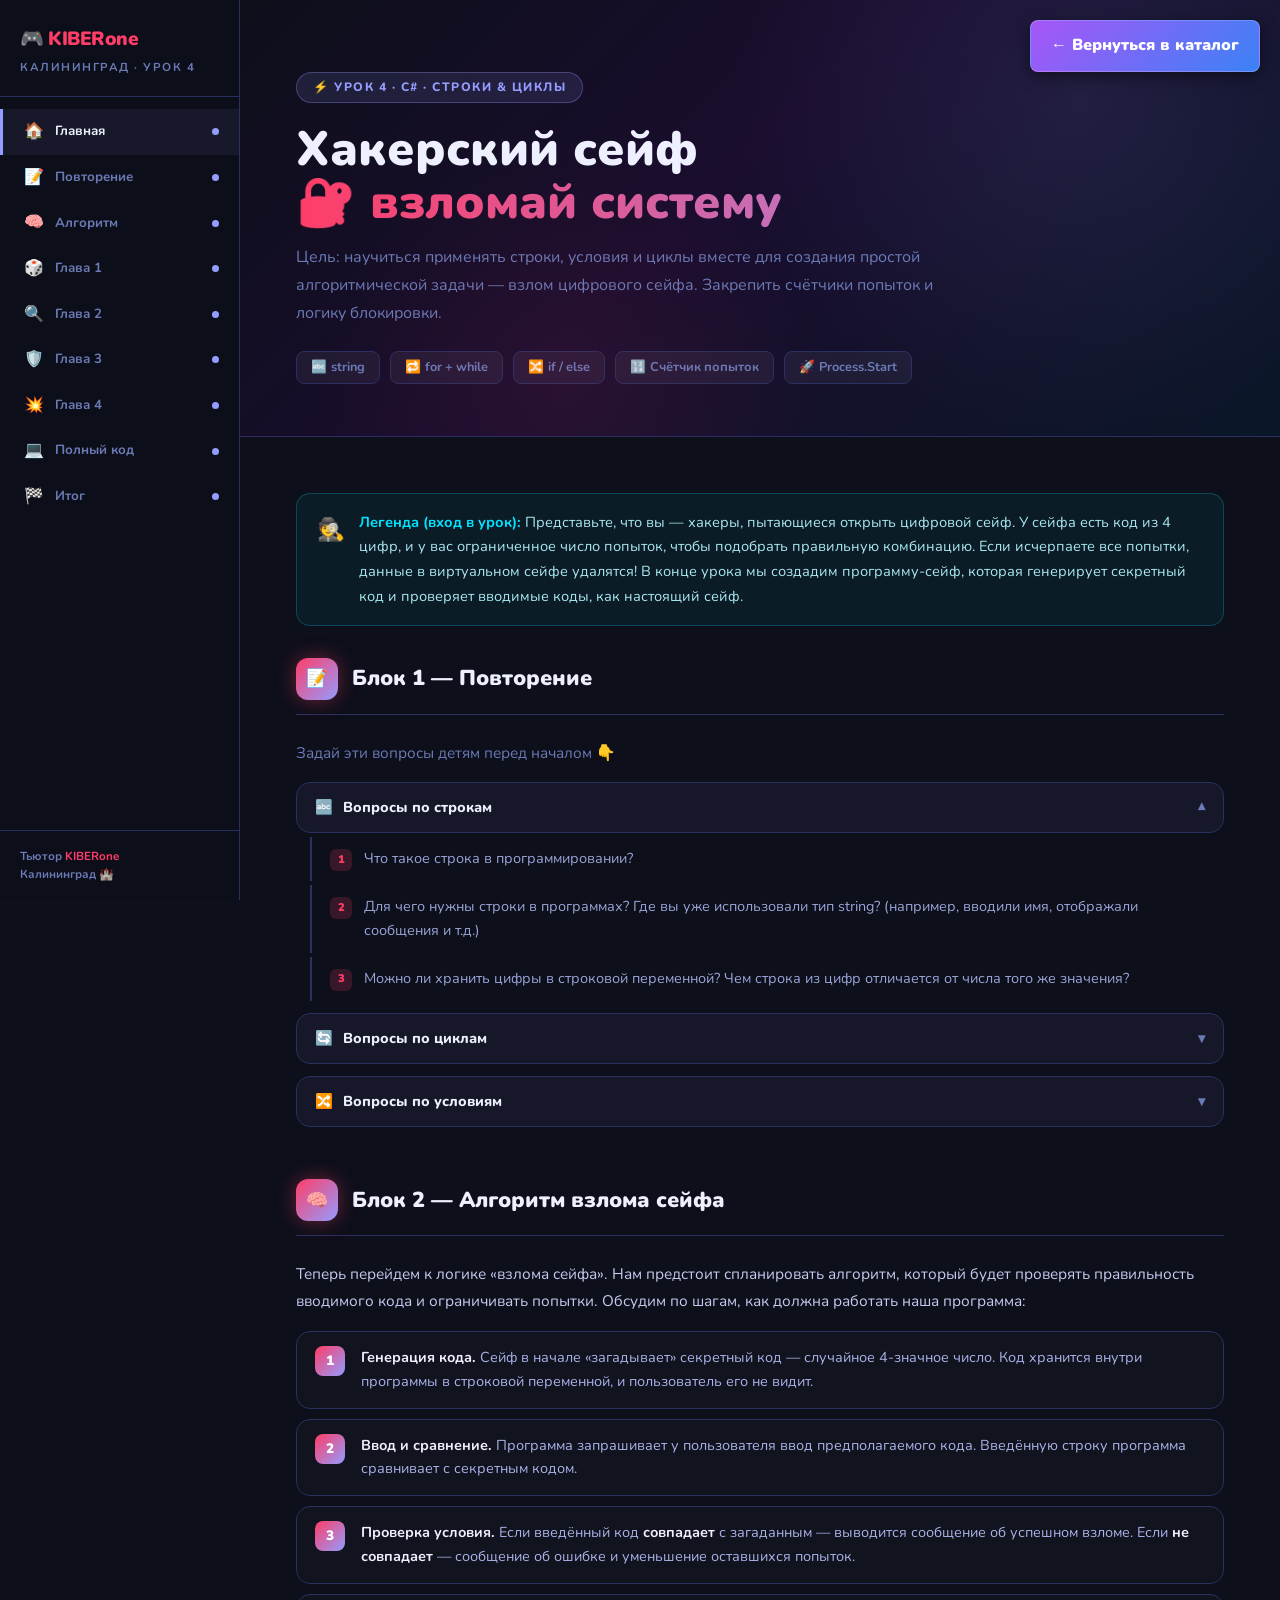
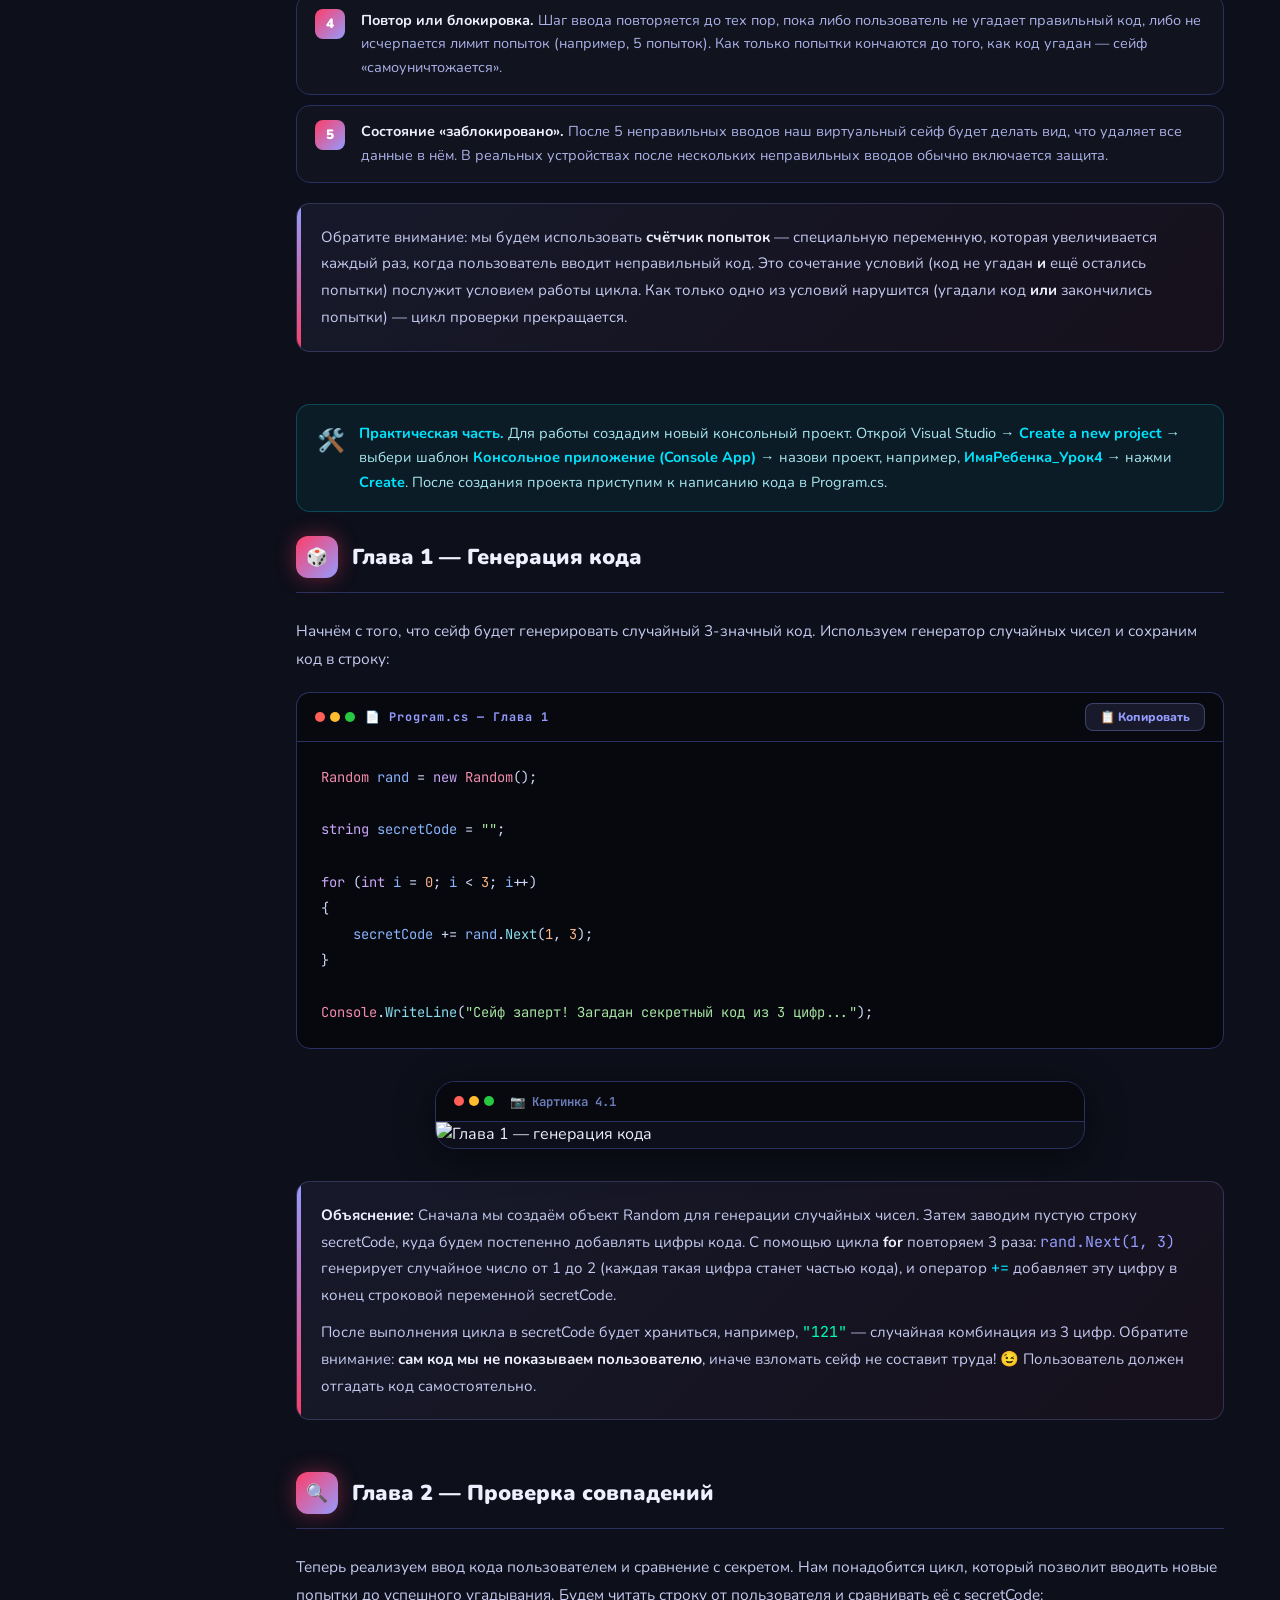
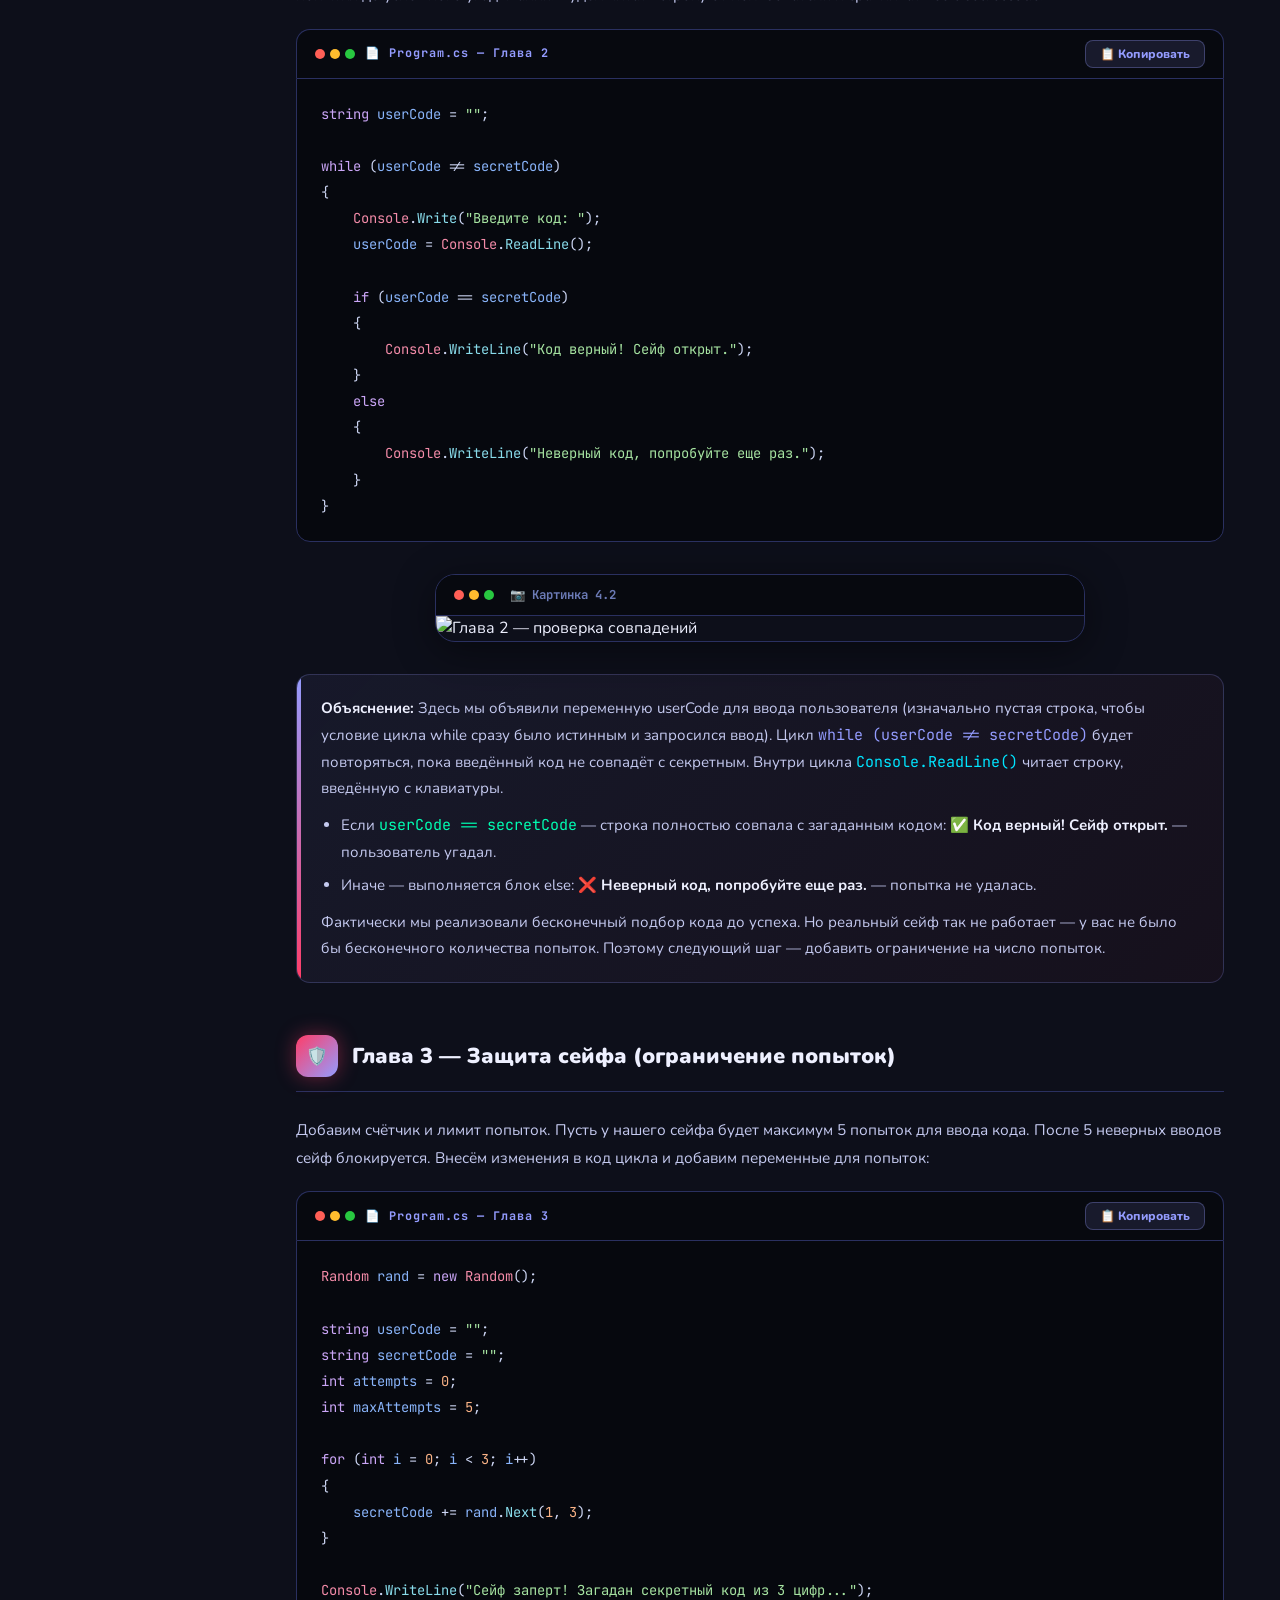
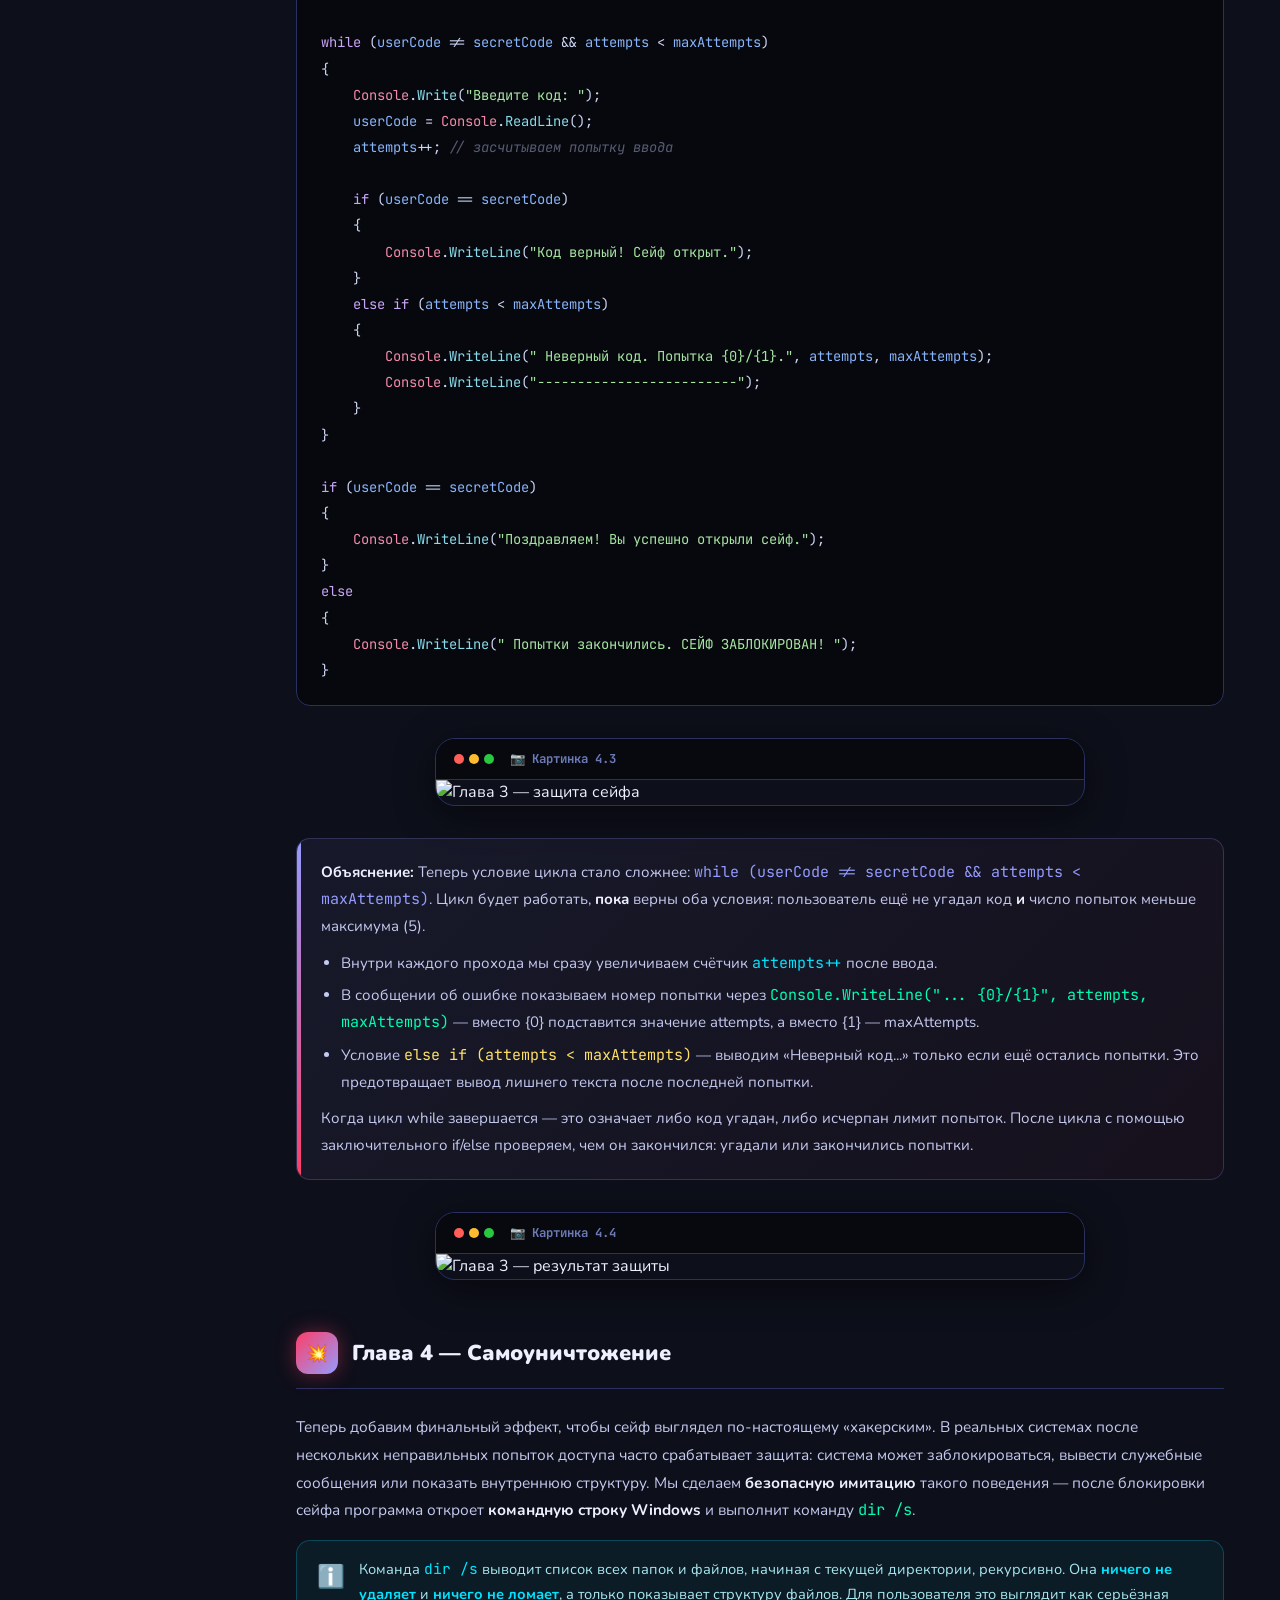
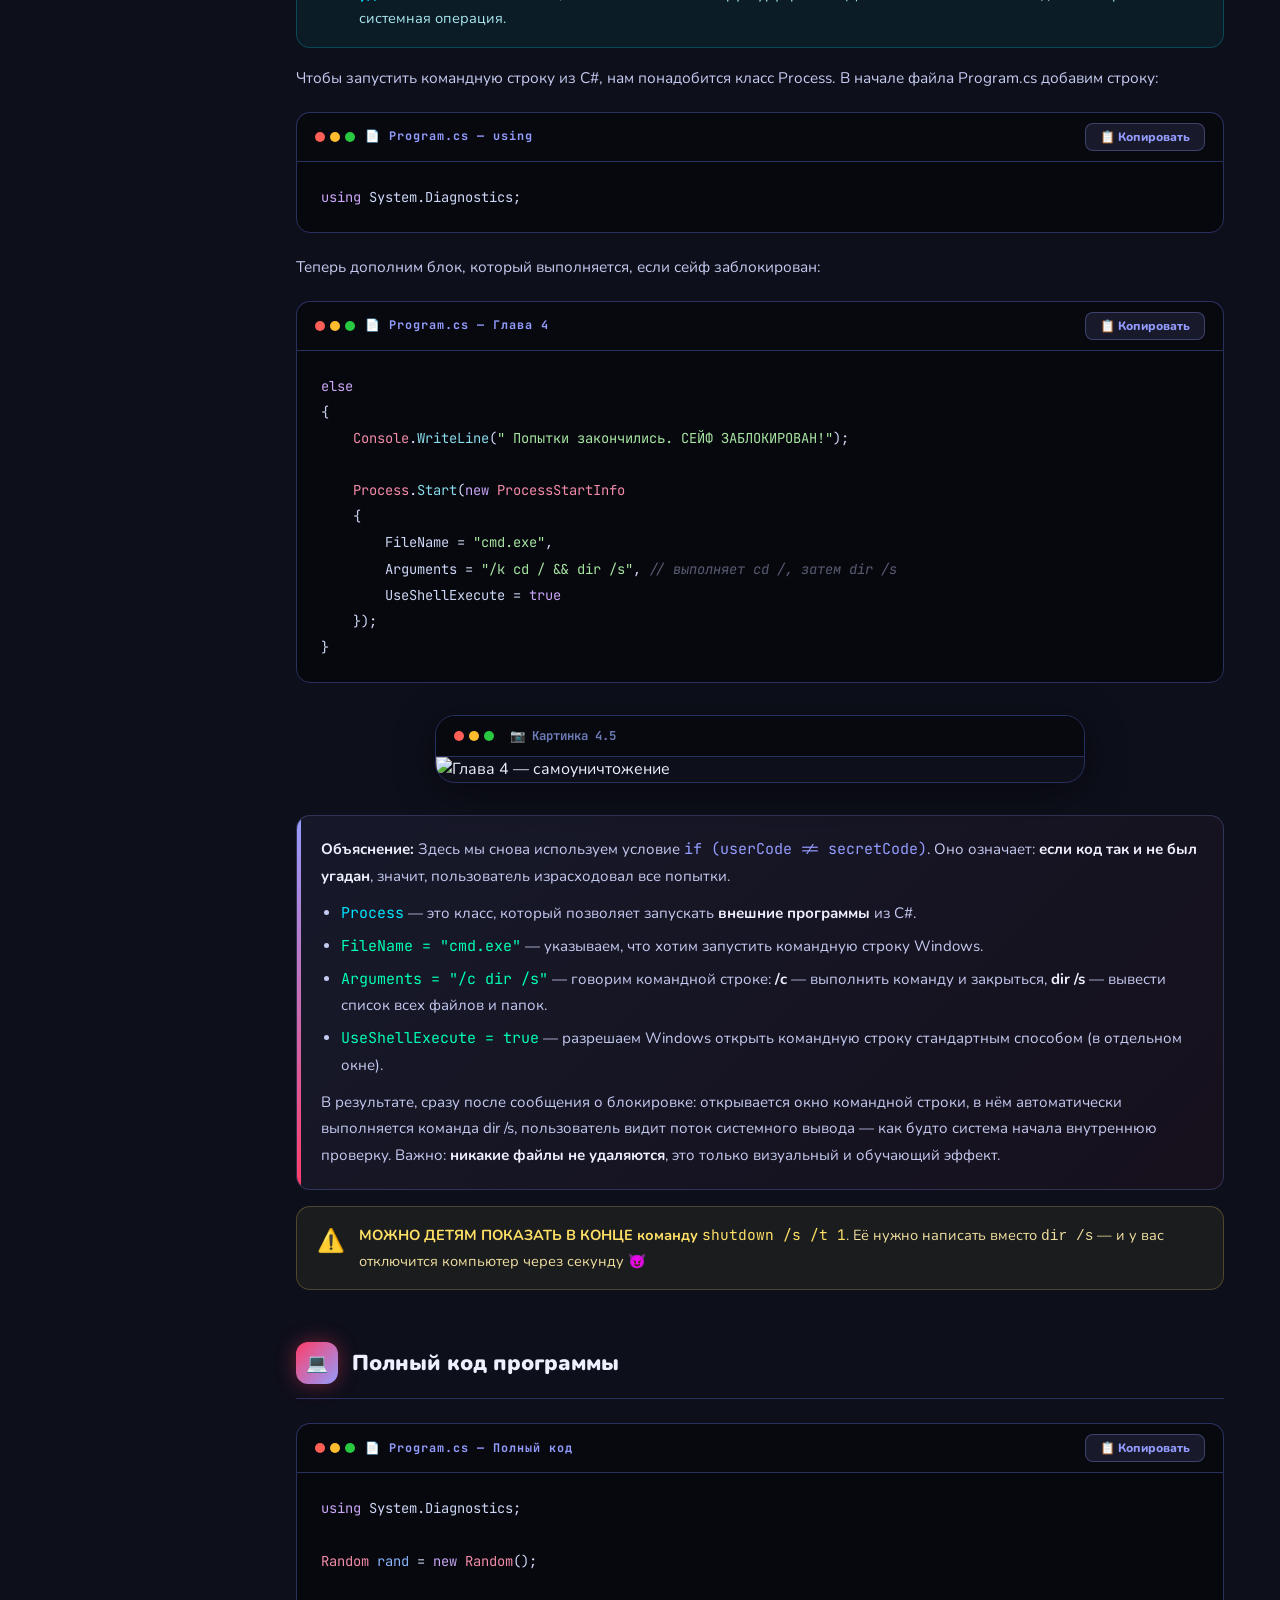
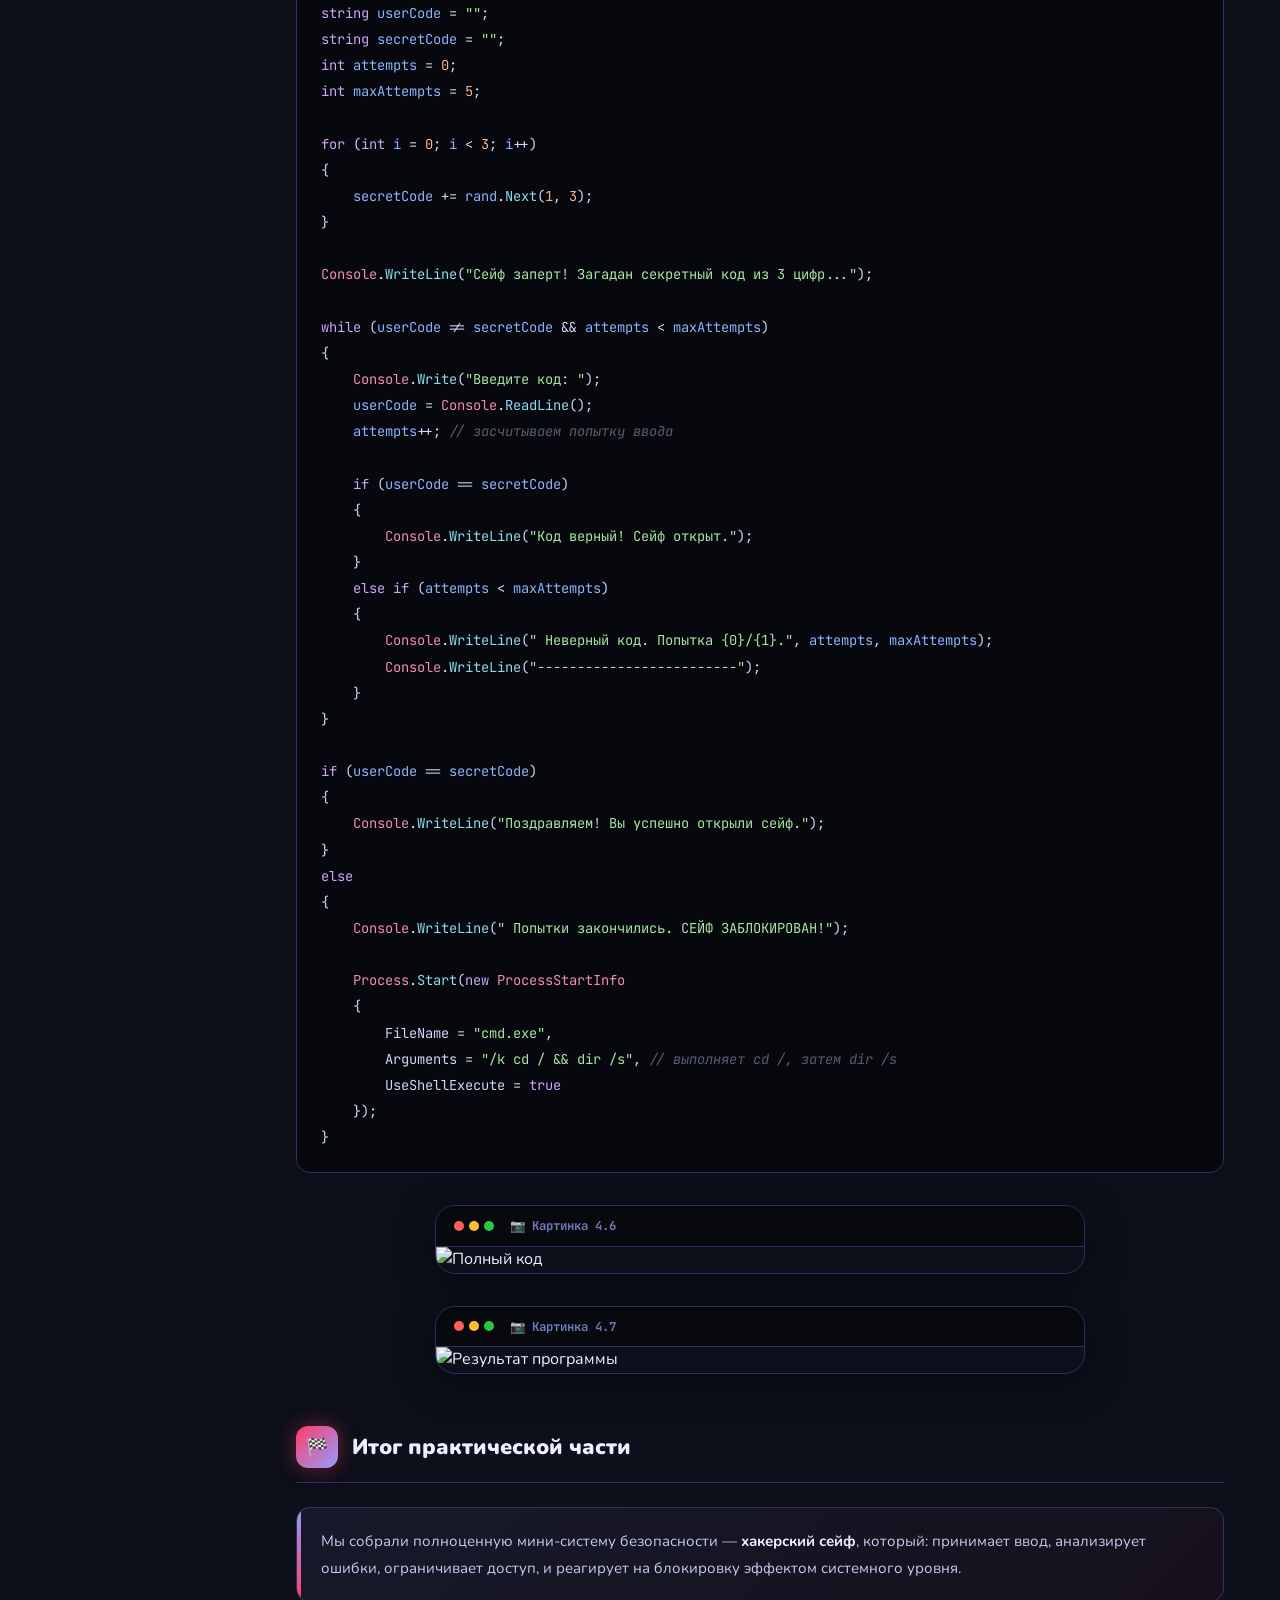
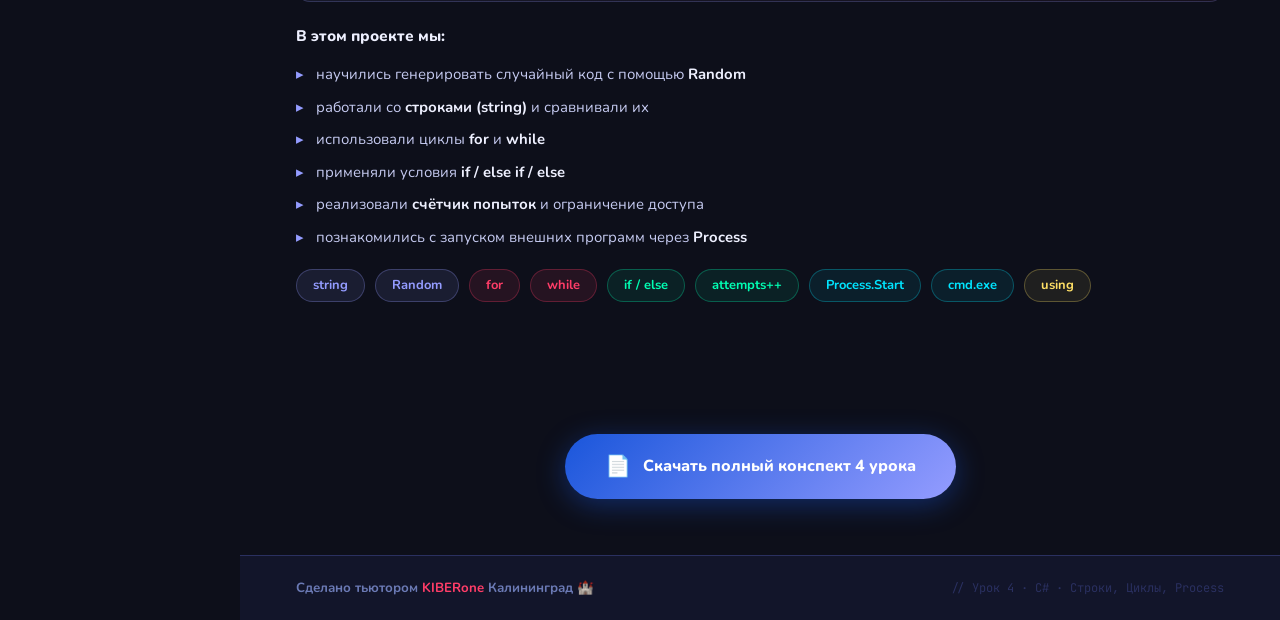
==== урок 4/Урок4.html @ 027cc3c7 "Add files via upload" ====
<!DOCTYPE html>
<html lang="ru">

<head>
    <meta charset="UTF-8">
    <meta name="viewport" content="width=device-width, initial-scale=1.0">
    <title>Урок 4 — Хакерский сейф 🔐</title>
    <link rel="stylesheet" href="../style.css">
</head>

<body>

<!-- Кнопка Назад в Каталог -->
<a href="../index.html" class="back-to-index" style="position: fixed; top: 20px; right: 20px; padding: 12px 20px; background: linear-gradient(135deg, #a855f7, #3b82f6); color: white; text-decoration: none; border-radius: 8px; font-family: 'Nunito', sans-serif; font-weight: 900; font-size: 16px; box-shadow: 0 4px 15px rgba(0,0,0,0.5); z-index: 99999; display: flex; align-items: center; gap: 8px; transition: 0.3s; border: 1px solid rgba(255,255,255,0.2);">
  &#8592; Вернуться в каталог
</a>
<style>
    .back-to-index:hover { transform: translateY(-3px); box-shadow: 0 6px 20px rgba(59, 130, 246, 0.8); border-color: white; }
    .back-to-index:active { transform: scale(0.95); }
    @media (max-width: 768px) { .back-to-index { font-size: 12px !important; padding: 7px 10px !important; top: 8px !important; right: 8px !important; border-radius: 6px !important; gap: 4px !important; } }
</style>


    <div id="progress-bar"></div>
    <div id="particles"></div>

    <!-- ── SIDEBAR ── -->
    <nav id="sidebar">
        <div class="sidebar-logo">
            <div class="k">🎮 KIBERone</div>
            <span class="t">Калининград · Урок 4</span>
        </div>
        <a class="nav-item active" href="#hero"> <span class="nav-emoji">🏠</span> Главная <span
                class="nav-dot"></span></a>
        <a class="nav-item" href="#repeat"> <span class="nav-emoji">📝</span> Повторение <span
                class="nav-dot"></span></a>
        <a class="nav-item" href="#algo"> <span class="nav-emoji">🧠</span> Алгоритм <span class="nav-dot"></span></a>
        <a class="nav-item" href="#ch1"> <span class="nav-emoji">🎲</span> Глава 1 <span class="nav-dot"></span></a>
        <a class="nav-item" href="#ch2"> <span class="nav-emoji">🔍</span> Глава 2 <span class="nav-dot"></span></a>
        <a class="nav-item" href="#ch3"> <span class="nav-emoji">🛡️</span> Глава 3 <span class="nav-dot"></span></a>
        <a class="nav-item" href="#ch4"> <span class="nav-emoji">💥</span> Глава 4 <span class="nav-dot"></span></a>
        <a class="nav-item" href="#full"> <span class="nav-emoji">💻</span> Полный код <span class="nav-dot"></span></a>
        <a class="nav-item" href="#end"> <span class="nav-emoji">🏁</span> Итог <span class="nav-dot"></span></a>
        <div class="sidebar-footer">Тьютор <span>KIBERone</span><br>Калининград 🏰</div>
    </nav>

    <div id="sidebar-overlay" onclick="closeMenu()"></div>
    <button id="menu-toggle" onclick="toggleMenu()">☰</button>

    <div id="main">

        <!-- ── HERO ── -->
        <section class="hero" id="hero">
            <div class="hero-badge">⚡ Урок 4 · C# · Строки & Циклы</div>
            <h1>
                <span class="line1">Хакерский сейф</span>
                <span class="line2">🔐 взломай систему</span>
            </h1>
            <p class="hero-desc">
                Цель: научиться применять строки, условия и циклы вместе для создания простой алгоритмической задачи —
                взлом цифрового сейфа. Закрепить счётчики попыток и логику блокировки.
            </p>
            <div class="hero-tags">
                <div class="hero-tag"><span>🔤</span>string</div>
                <div class="hero-tag"><span>🔁</span>for + while</div>
                <div class="hero-tag"><span>🔀</span>if / else</div>
                <div class="hero-tag"><span>🔢</span>Счётчик попыток</div>
                <div class="hero-tag"><span>🚀</span>Process.Start</div>
            </div>
        </section>

        <div class="content">

            <!-- ══ ЛЕГЕНДА ══ -->
            <section class="section" id="legend" style="margin-bottom:32px;">
                <div class="info-box">
                    <div class="icon">🕵️</div>
                    <p>
                        <strong>Легенда (вход в урок):</strong> Представьте, что вы — хакеры, пытающиеся открыть
                        цифровой сейф. У сейфа есть код из 4 цифр, и у вас ограниченное число попыток, чтобы подобрать
                        правильную комбинацию. Если исчерпаете все попытки, данные в виртуальном сейфе удалятся! В конце
                        урока мы создадим программу-сейф, которая генерирует секретный код и проверяет вводимые коды,
                        как настоящий сейф.
                    </p>
                </div>
            </section>

            <!-- ══ ПОВТОРЕНИЕ ══ -->
            <section class="section" id="repeat">
                <div class="section-title">
                    <div class="section-num">📝</div>
                    <h2>Блок 1 — Повторение</h2>
                </div>
                <p class="prose" style="margin-bottom:16px;color:var(--muted);">Задай эти вопросы детям перед началом 👇
                </p>

                <div class="q-group">
                    <div class="q-group-header" onclick="toggleQ(this)">
                        <span>🔤</span> Вопросы по строкам
                        <i class="q-chevron">▾</i>
                    </div>
                    <div class="q-group-body">
                        <div class="q-item"><span class="q-num">1</span>Что такое строка в программировании?</div>
                        <div class="q-item"><span class="q-num">2</span>Для чего нужны строки в программах? Где вы уже
                            использовали тип string? (например, вводили имя, отображали сообщения и т.д.)</div>
                        <div class="q-item"><span class="q-num">3</span>Можно ли хранить цифры в строковой переменной?
                            Чем строка из цифр отличается от числа того же значения?</div>
                    </div>
                </div>

                <div class="q-group">
                    <div class="q-group-header" onclick="toggleQ(this)">
                        <span>🔄</span> Вопросы по циклам
                        <i class="q-chevron">▾</i>
                    </div>
                    <div class="q-group-body">
                        <div class="q-item"><span class="q-num">1</span>Что такое цикл и зачем он нужен в программе?
                        </div>
                        <div class="q-item"><span class="q-num">2</span>Какие виды циклов вы знаете в C#? (вспомним
                            while, поговорим про for)</div>
                        <div class="q-item"><span class="q-num">3</span>В чём отличие между циклом while и for? Когда
                            удобнее использовать каждый из них?</div>
                        <div class="q-item"><span class="q-num">4</span>Что произойдет, если условие цикла никогда не
                            станет ложным? (понятие бесконечного цикла)</div>
                    </div>
                </div>

                <div class="q-group">
                    <div class="q-group-header" onclick="toggleQ(this)">
                        <span>🔀</span> Вопросы по условиям
                        <i class="q-chevron">▾</i>
                    </div>
                    <div class="q-group-body">
                        <div class="q-item"><span class="q-num">1</span>Для чего в программе используются условные
                            операторы (if/else)?</div>
                        <div class="q-item"><span class="q-num">2</span>Что происходит, когда условие в if ложно —
                            выполняется ли код внутри него?</div>
                        <div class="q-item"><span class="q-num">3</span>Какой командой можно выполнить альтернативный
                            блок кода, если условие не выполнилось? (ответ: else)</div>
                        <div class="q-item"><span class="q-num">4</span>Чем отличается оператор присваивания (=) от
                            оператора сравнения (==)? Почему важно не перепутать их внутри условий?</div>
                    </div>
                </div>
            </section>

            <!-- ══ АЛГОРИТМ ══ -->
            <section class="section" id="algo">
                <div class="section-title">
                    <div class="section-num">🧠</div>
                    <h2>Блок 2 — Алгоритм взлома сейфа</h2>
                </div>
                <p class="prose">Теперь перейдем к логике «взлома сейфа». Нам предстоит спланировать алгоритм, который
                    будет проверять правильность вводимого кода и ограничивать попытки. Обсудим по шагам, как должна
                    работать наша программа:</p>

                <div class="steps">
                    <div class="step">
                        <div class="step-n">1</div>
                        <div class="step-t"><strong>Генерация кода.</strong> Сейф в начале «загадывает» секретный код —
                            случайное 4-значное число. Код хранится внутри программы в строковой переменной, и
                            пользователь его не видит.</div>
                    </div>
                    <div class="step">
                        <div class="step-n">2</div>
                        <div class="step-t"><strong>Ввод и сравнение.</strong> Программа запрашивает у пользователя ввод
                            предполагаемого кода. Введённую строку программа сравнивает с секретным кодом.</div>
                    </div>
                    <div class="step">
                        <div class="step-n">3</div>
                        <div class="step-t"><strong>Проверка условия.</strong> Если введённый код
                            <strong>совпадает</strong> с загаданным — выводится сообщение об успешном взломе. Если
                            <strong>не совпадает</strong> — сообщение об ошибке и уменьшение оставшихся попыток.
                        </div>
                    </div>
                    <div class="step">
                        <div class="step-n">4</div>
                        <div class="step-t"><strong>Повтор или блокировка.</strong> Шаг ввода повторяется до тех пор,
                            пока либо пользователь не угадает правильный код, либо не исчерпается лимит попыток
                            (например, 5 попыток). Как только попытки кончаются до того, как код угадан — сейф
                            «самоуничтожается».</div>
                    </div>
                    <div class="step">
                        <div class="step-n">5</div>
                        <div class="step-t"><strong>Состояние «заблокировано».</strong> После 5 неправильных вводов наш
                            виртуальный сейф будет делать вид, что удаляет все данные в нём. В реальных устройствах
                            после нескольких неправильных вводов обычно включается защита.</div>
                    </div>
                </div>

                <div class="theory-box" style="margin-top:20px;">
                    <p>Обратите внимание: мы будем использовать <strong>счётчик попыток</strong> — специальную
                        переменную, которая увеличивается каждый раз, когда пользователь вводит неправильный код. Это
                        сочетание условий (код не угадан <strong>и</strong> ещё остались попытки) послужит условием
                        работы цикла. Как только одно из условий нарушится (угадали код <strong>или</strong> закончились
                        попытки) — цикл проверки прекращается.</p>
                </div>
            </section>

            <!-- ══ ПРАКТИКА ══ -->
            <section class="section" id="practice-intro" style="margin-bottom:24px;">
                <div class="info-box">
                    <div class="icon">🛠️</div>
                    <p><strong>Практическая часть.</strong> Для работы создадим новый консольный проект. Открой Visual
                        Studio → <strong>Create a new project</strong> → выбери шаблон <strong>Консольное приложение
                            (Console App)</strong> → назови проект, например, <strong>ИмяРебенка_Урок4</strong> → нажми
                        <strong>Create</strong>. После создания проекта приступим к написанию кода в Program.cs.
                    </p>
                </div>
            </section>

            <!-- ══ ГЛАВА 1 ══ -->
            <section class="section" id="ch1">
                <div class="section-title">
                    <div class="section-num">🎲</div>
                    <h2>Глава 1 — Генерация кода</h2>
                </div>
                <p class="prose">Начнём с того, что сейф будет генерировать случайный 3-значный код. Используем
                    генератор случайных чисел и сохраним код в строку:</p>

                <div class="code-wrap">
                    <div class="code-header">
                        <div class="code-lang">
                            <div class="code-dots"><span class="d1"></span><span class="d2"></span><span
                                    class="d3"></span></div>
                            📄 Program.cs — Глава 1
                        </div>
                        <button class="copy-btn" onclick="copyCode(this)">📋 Копировать</button>
                    </div>
                    <pre class="code"
                        data-code="Random rand = new Random();

string secretCode = &quot;&quot;;

for (int i = 0; i < 3; i++)
{
    secretCode += rand.Next(1, 3);
}

Console.WriteLine(&quot;Сейф заперт! Загадан секретный код из 3 цифр...&quot;);"><span class="cls">Random</span> <span class="var">rand</span> = <span class="kw">new</span> <span class="cls">Random</span>();

<span class="kw">string</span> <span class="var">secretCode</span> = <span class="str">""</span>;

<span class="kw">for</span> (<span class="kw">int</span> <span class="var">i</span> = <span class="num">0</span>; <span class="var">i</span> &lt; <span class="num">3</span>; <span class="var">i</span>++)
{
    <span class="var">secretCode</span> += <span class="var">rand</span>.<span class="fn">Next</span>(<span class="num">1</span>, <span class="num">3</span>);
}

<span class="cls">Console</span>.<span class="fn">WriteLine</span>(<span class="str">"Сейф заперт! Загадан секретный код из 3 цифр..."</span>);</pre>
                </div>

                <div class="shot-wrap" onclick="openLightbox(this)">
                    <div class="shot-bar">
                        <div class="shot-dots"><span class="s1"></span><span class="s2"></span><span class="s3"></span>
                        </div>
                        <span class="shot-label">📷 Картинка 4.1</span>
                    </div>
                    <img src="картинки/4.1.jpg" alt="Глава 1 — генерация кода">
                </div>

                <div class="theory-box">
                    <p><strong>Объяснение:</strong> Сначала мы создаём объект Random для генерации случайных чисел.
                        Затем заводим пустую строку secretCode, куда будем постепенно добавлять цифры кода. С помощью
                        цикла <strong>for</strong> повторяем 3 раза: <code
                            style="color:var(--purple);font-family:'JetBrains Mono',monospace">rand.Next(1, 3)</code>
                        генерирует случайное число от 1 до 2 (каждая такая цифра станет частью кода), и оператор <code
                            style="color:var(--cyan);font-family:'JetBrains Mono',monospace">+=</code> добавляет эту
                        цифру в конец строковой переменной secretCode.</p>
                    <p style="margin-top:10px;">После выполнения цикла в secretCode будет храниться, например, <code
                            style="color:var(--green);font-family:'JetBrains Mono',monospace">"121"</code> — случайная
                        комбинация из 3 цифр. Обратите внимание: <strong>сам код мы не показываем пользователю</strong>,
                        иначе взломать сейф не составит труда! 😉 Пользователь должен отгадать код самостоятельно.</p>
                </div>
            </section>

            <!-- ══ ГЛАВА 2 ══ -->
            <section class="section" id="ch2">
                <div class="section-title">
                    <div class="section-num">🔍</div>
                    <h2>Глава 2 — Проверка совпадений</h2>
                </div>
                <p class="prose">Теперь реализуем ввод кода пользователем и сравнение с секретом. Нам понадобится цикл,
                    который позволит вводить новые попытки до успешного угадывания. Будем читать строку от пользователя
                    и сравнивать её с secretCode:</p>

                <div class="code-wrap">
                    <div class="code-header">
                        <div class="code-lang">
                            <div class="code-dots"><span class="d1"></span><span class="d2"></span><span
                                    class="d3"></span></div>
                            📄 Program.cs — Глава 2
                        </div>
                        <button class="copy-btn" onclick="copyCode(this)">📋 Копировать</button>
                    </div>
                    <pre class="code" data-code="string userCode = &quot;&quot;;

while (userCode != secretCode)
{
    Console.Write(&quot;Введите код: &quot;);
    userCode = Console.ReadLine();

    if (userCode == secretCode)
    {
        Console.WriteLine(&quot;Код верный! Сейф открыт.&quot;);
    }
    else
    {
        Console.WriteLine(&quot;Неверный код, попробуйте еще раз.&quot;);
    }
}"><span class="kw">string</span> <span class="var">userCode</span> = <span class="str">""</span>;

<span class="kw">while</span> (<span class="var">userCode</span> != <span class="var">secretCode</span>)
{
    <span class="cls">Console</span>.<span class="fn">Write</span>(<span class="str">"Введите код: "</span>);
    <span class="var">userCode</span> = <span class="cls">Console</span>.<span class="fn">ReadLine</span>();

    <span class="kw">if</span> (<span class="var">userCode</span> == <span class="var">secretCode</span>)
    {
        <span class="cls">Console</span>.<span class="fn">WriteLine</span>(<span class="str">"Код верный! Сейф открыт."</span>);
    }
    <span class="kw">else</span>
    {
        <span class="cls">Console</span>.<span class="fn">WriteLine</span>(<span class="str">"Неверный код, попробуйте еще раз."</span>);
    }
}</pre>
                </div>

                <div class="shot-wrap" onclick="openLightbox(this)">
                    <div class="shot-bar">
                        <div class="shot-dots"><span class="s1"></span><span class="s2"></span><span class="s3"></span>
                        </div>
                        <span class="shot-label">📷 Картинка 4.2</span>
                    </div>
                    <img src="картинки/4.2.jpg" alt="Глава 2 — проверка совпадений">
                </div>

                <div class="theory-box">
                    <p><strong>Объяснение:</strong> Здесь мы объявили переменную userCode для ввода пользователя
                        (изначально пустая строка, чтобы условие цикла while сразу было истинным и запросился ввод).
                        Цикл <code
                            style="color:var(--purple);font-family:'JetBrains Mono',monospace">while (userCode != secretCode)</code>
                        будет повторяться, пока введённый код не совпадёт с секретным. Внутри цикла <code
                            style="color:var(--cyan);font-family:'JetBrains Mono',monospace">Console.ReadLine()</code>
                        читает строку, введённую с клавиатуры.</p>
                    <ul>
                        <li>Если <code
                                style="color:var(--green);font-family:'JetBrains Mono',monospace">userCode == secretCode</code>
                            — строка полностью совпала с загаданным кодом: ✅ <strong>Код верный! Сейф открыт.</strong> —
                            пользователь угадал.</li>
                        <li>Иначе — выполняется блок else: ❌ <strong>Неверный код, попробуйте еще раз.</strong> —
                            попытка не удалась.</li>
                    </ul>
                    <p style="margin-top:10px;">Фактически мы реализовали бесконечный подбор кода до успеха. Но реальный
                        сейф так не работает — у вас не было бы бесконечного количества попыток. Поэтому следующий шаг —
                        добавить ограничение на число попыток.</p>
                </div>
            </section>

            <!-- ══ ГЛАВА 3 ══ -->
            <section class="section" id="ch3">
                <div class="section-title">
                    <div class="section-num">🛡️</div>
                    <h2>Глава 3 — Защита сейфа (ограничение попыток)</h2>
                </div>
                <p class="prose">Добавим счётчик и лимит попыток. Пусть у нашего сейфа будет максимум 5 попыток для
                    ввода кода. После 5 неверных вводов сейф блокируется. Внесём изменения в код цикла и добавим
                    переменные для попыток:</p>

                <div class="code-wrap">
                    <div class="code-header">
                        <div class="code-lang">
                            <div class="code-dots"><span class="d1"></span><span class="d2"></span><span
                                    class="d3"></span></div>
                            📄 Program.cs — Глава 3
                        </div>
                        <button class="copy-btn" onclick="copyCode(this)">📋 Копировать</button>
                    </div>
                    <pre class="code" data-code="Random rand = new Random();

string userCode = &quot;&quot;;
string secretCode = &quot;&quot;;
int attempts = 0;
int maxAttempts = 5;

for (int i = 0; i < 3; i++)
{
    secretCode += rand.Next(1, 3);
}

Console.WriteLine(&quot;Сейф заперт! Загадан секретный код из 3 цифр...&quot;);

while (userCode != secretCode && attempts < maxAttempts)
{
    Console.Write(&quot;Введите код: &quot;);
    userCode = Console.ReadLine();
    attempts++; // засчитываем попытку ввода

    if (userCode == secretCode)
    {
        Console.WriteLine(&quot;Код верный! Сейф открыт.&quot;);
    }
    else if (attempts < maxAttempts)
    {
        Console.WriteLine(&quot; Неверный код. Попытка {0}/{1}.&quot;, attempts, maxAttempts);
        Console.WriteLine(&quot;-------------------------&quot;);
    }
}

if (userCode == secretCode)
{
    Console.WriteLine(&quot;Поздравляем! Вы успешно открыли сейф.&quot;);
}
else
{
    Console.WriteLine(&quot; Попытки закончились. СЕЙФ ЗАБЛОКИРОВАН! &quot;);
}"><span class="cls">Random</span> <span class="var">rand</span> = <span class="kw">new</span> <span class="cls">Random</span>();

<span class="kw">string</span> <span class="var">userCode</span> = <span class="str">""</span>;
<span class="kw">string</span> <span class="var">secretCode</span> = <span class="str">""</span>;
<span class="kw">int</span> <span class="var">attempts</span> = <span class="num">0</span>;
<span class="kw">int</span> <span class="var">maxAttempts</span> = <span class="num">5</span>;

<span class="kw">for</span> (<span class="kw">int</span> <span class="var">i</span> = <span class="num">0</span>; <span class="var">i</span> &lt; <span class="num">3</span>; <span class="var">i</span>++)
{
    <span class="var">secretCode</span> += <span class="var">rand</span>.<span class="fn">Next</span>(<span class="num">1</span>, <span class="num">3</span>);
}

<span class="cls">Console</span>.<span class="fn">WriteLine</span>(<span class="str">"Сейф заперт! Загадан секретный код из 3 цифр..."</span>);

<span class="kw">while</span> (<span class="var">userCode</span> != <span class="var">secretCode</span> &amp;&amp; <span class="var">attempts</span> &lt; <span class="var">maxAttempts</span>)
{
    <span class="cls">Console</span>.<span class="fn">Write</span>(<span class="str">"Введите код: "</span>);
    <span class="var">userCode</span> = <span class="cls">Console</span>.<span class="fn">ReadLine</span>();
    <span class="var">attempts</span>++; <span class="cm">// засчитываем попытку ввода</span>

    <span class="kw">if</span> (<span class="var">userCode</span> == <span class="var">secretCode</span>)
    {
        <span class="cls">Console</span>.<span class="fn">WriteLine</span>(<span class="str">"Код верный! Сейф открыт."</span>);
    }
    <span class="kw">else if</span> (<span class="var">attempts</span> &lt; <span class="var">maxAttempts</span>)
    {
        <span class="cls">Console</span>.<span class="fn">WriteLine</span>(<span class="str">" Неверный код. Попытка {0}/{1}."</span>, <span class="var">attempts</span>, <span class="var">maxAttempts</span>);
        <span class="cls">Console</span>.<span class="fn">WriteLine</span>(<span class="str">"-------------------------"</span>);
    }
}

<span class="kw">if</span> (<span class="var">userCode</span> == <span class="var">secretCode</span>)
{
    <span class="cls">Console</span>.<span class="fn">WriteLine</span>(<span class="str">"Поздравляем! Вы успешно открыли сейф."</span>);
}
<span class="kw">else</span>
{
    <span class="cls">Console</span>.<span class="fn">WriteLine</span>(<span class="str">" Попытки закончились. СЕЙФ ЗАБЛОКИРОВАН! "</span>);
}</pre>
                </div>

                <div class="shot-wrap" onclick="openLightbox(this)">
                    <div class="shot-bar">
                        <div class="shot-dots"><span class="s1"></span><span class="s2"></span><span class="s3"></span>
                        </div>
                        <span class="shot-label">📷 Картинка 4.3</span>
                    </div>
                    <img src="картинки/4.3.jpg" alt="Глава 3 — защита сейфа">
                </div>

                <div class="theory-box">
                    <p><strong>Объяснение:</strong> Теперь условие цикла стало сложнее: <code
                            style="color:var(--purple);font-family:'JetBrains Mono',monospace">while (userCode != secretCode &amp;&amp; attempts &lt; maxAttempts)</code>.
                        Цикл будет работать, <strong>пока</strong> верны оба условия: пользователь ещё не угадал код
                        <strong>и</strong> число попыток меньше максимума (5).
                    </p>
                    <ul>
                        <li>Внутри каждого прохода мы сразу увеличиваем счётчик <code
                                style="color:var(--cyan);font-family:'JetBrains Mono',monospace">attempts++</code> после
                            ввода.</li>
                        <li>В сообщении об ошибке показываем номер попытки через <code
                                style="color:var(--green);font-family:'JetBrains Mono',monospace">Console.WriteLine("... {0}/{1}", attempts, maxAttempts)</code>
                            — вместо {0} подставится значение attempts, а вместо {1} — maxAttempts.</li>
                        <li>Условие <code
                                style="color:var(--yellow);font-family:'JetBrains Mono',monospace">else if (attempts &lt; maxAttempts)</code>
                            — выводим «Неверный код...» только если ещё остались попытки. Это предотвращает вывод
                            лишнего текста после последней попытки.</li>
                    </ul>
                    <p style="margin-top:10px;">Когда цикл while завершается — это означает либо код угадан, либо
                        исчерпан лимит попыток. После цикла с помощью заключительного if/else проверяем, чем он
                        закончился: угадали или закончились попытки.</p>
                </div>

                <div class="shot-wrap" onclick="openLightbox(this)">
                    <div class="shot-bar">
                        <div class="shot-dots"><span class="s1"></span><span class="s2"></span><span class="s3"></span>
                        </div>
                        <span class="shot-label">📷 Картинка 4.4</span>
                    </div>
                    <img src="картинки/4.4.jpg" alt="Глава 3 — результат защиты">
                </div>
            </section>

            <!-- ══ ГЛАВА 4 ══ -->
            <section class="section" id="ch4">
                <div class="section-title">
                    <div class="section-num">💥</div>
                    <h2>Глава 4 — Самоуничтожение</h2>
                </div>
                <p class="prose">Теперь добавим финальный эффект, чтобы сейф выглядел по-настоящему «хакерским». В
                    реальных системах после нескольких неправильных попыток доступа часто срабатывает защита: система
                    может заблокироваться, вывести служебные сообщения или показать внутреннюю структуру. Мы сделаем
                    <strong>безопасную имитацию</strong> такого поведения — после блокировки сейфа программа откроет
                    <strong>командную строку Windows</strong> и выполнит команду <code
                        style="color:var(--green);font-family:'JetBrains Mono',monospace">dir /s</code>.
                </p>

                <div class="info-box">
                    <div class="icon">ℹ️</div>
                    <p>Команда <code style="color:var(--cyan);font-family:'JetBrains Mono',monospace">dir /s</code>
                        выводит список всех папок и файлов, начиная с текущей директории, рекурсивно. Она <strong>ничего
                            не удаляет</strong> и <strong>ничего не ломает</strong>, а только показывает структуру
                        файлов. Для пользователя это выглядит как серьёзная системная операция.</p>
                </div>

                <p class="prose">Чтобы запустить командную строку из C#, нам понадобится класс Process. В начале файла
                    Program.cs добавим строку:</p>

                <div class="code-wrap">
                    <div class="code-header">
                        <div class="code-lang">
                            <div class="code-dots"><span class="d1"></span><span class="d2"></span><span
                                    class="d3"></span></div>
                            📄 Program.cs — using
                        </div>
                        <button class="copy-btn" onclick="copyCode(this)">📋 Копировать</button>
                    </div>
                    <pre class="code"
                        data-code="using System.Diagnostics;"><span class="kw">using</span> System.Diagnostics;</pre>
                </div>

                <p class="prose">Теперь дополним блок, который выполняется, если сейф заблокирован:</p>

                <div class="code-wrap">
                    <div class="code-header">
                        <div class="code-lang">
                            <div class="code-dots"><span class="d1"></span><span class="d2"></span><span
                                    class="d3"></span></div>
                            📄 Program.cs — Глава 4
                        </div>
                        <button class="copy-btn" onclick="copyCode(this)">📋 Копировать</button>
                    </div>
                    <pre class="code" data-code="else
{
    Console.WriteLine(&quot; Попытки закончились. СЕЙФ ЗАБЛОКИРОВАН!&quot;);

    Process.Start(new ProcessStartInfo
    {
        FileName = &quot;cmd.exe&quot;,
        Arguments = &quot;/k cd / &amp;&amp; dir /s&quot;, // выполняет cd /, затем dir /s
        UseShellExecute = true
    });
}"><span class="kw">else</span>
{
    <span class="cls">Console</span>.<span class="fn">WriteLine</span>(<span class="str">" Попытки закончились. СЕЙФ ЗАБЛОКИРОВАН!"</span>);

    <span class="cls">Process</span>.<span class="fn">Start</span>(<span class="kw">new</span> <span class="cls">ProcessStartInfo</span>
    {
        FileName = <span class="str">"cmd.exe"</span>,
        Arguments = <span class="str">"/k cd / &amp;&amp; dir /s"</span>, <span class="cm">// выполняет cd /, затем dir /s</span>
        UseShellExecute = <span class="kw">true</span>
    });
}</pre>
                </div>

                <div class="shot-wrap" onclick="openLightbox(this)">
                    <div class="shot-bar">
                        <div class="shot-dots"><span class="s1"></span><span class="s2"></span><span class="s3"></span>
                        </div>
                        <span class="shot-label">📷 Картинка 4.5</span>
                    </div>
                    <img src="картинки/4.5.jpg" alt="Глава 4 — самоуничтожение">
                </div>

                <div class="theory-box">
                    <p><strong>Объяснение:</strong> Здесь мы снова используем условие <code
                            style="color:var(--purple);font-family:'JetBrains Mono',monospace">if (userCode != secretCode)</code>.
                        Оно означает: <strong>если код так и не был угадан</strong>, значит, пользователь израсходовал
                        все попытки.</p>
                    <ul>
                        <li><code style="color:var(--cyan);font-family:'JetBrains Mono',monospace">Process</code> — это
                            класс, который позволяет запускать <strong>внешние программы</strong> из C#.</li>
                        <li><code
                                style="color:var(--green);font-family:'JetBrains Mono',monospace">FileName = "cmd.exe"</code>
                            — указываем, что хотим запустить командную строку Windows.</li>
                        <li><code
                                style="color:var(--green);font-family:'JetBrains Mono',monospace">Arguments = "/c dir /s"</code>
                            — говорим командной строке: <strong>/c</strong> — выполнить команду и закрыться, <strong>dir
                                /s</strong> — вывести список всех файлов и папок.</li>
                        <li><code
                                style="color:var(--green);font-family:'JetBrains Mono',monospace">UseShellExecute = true</code>
                            — разрешаем Windows открыть командную строку стандартным способом (в отдельном окне).</li>
                    </ul>
                    <p style="margin-top:10px;">В результате, сразу после сообщения о блокировке: открывается окно
                        командной строки, в нём автоматически выполняется команда dir /s, пользователь видит поток
                        системного вывода — как будто система начала внутреннюю проверку. Важно: <strong>никакие файлы
                            не удаляются</strong>, это только визуальный и обучающий эффект.</p>
                </div>

                <div class="warn-box">
                    <div class="icon">⚠️</div>
                    <p><strong>МОЖНО ДЕТЯМ ПОКАЗАТЬ В КОНЦЕ команду</strong> <code
                            style="color:var(--yellow);font-family:'JetBrains Mono',monospace">shutdown /s /t 1</code>.
                        Её нужно написать вместо <code>dir /s</code> — и у вас отключится компьютер через секунду 😈</p>
                </div>
            </section>

            <!-- ══ ПОЛНЫЙ КОД ══ -->
            <section class="section" id="full">
                <div class="section-title">
                    <div class="section-num">💻</div>
                    <h2>Полный код программы</h2>
                </div>

                <div class="code-wrap">
                    <div class="code-header">
                        <div class="code-lang">
                            <div class="code-dots"><span class="d1"></span><span class="d2"></span><span
                                    class="d3"></span></div>
                            📄 Program.cs — Полный код
                        </div>
                        <button class="copy-btn" onclick="copyCode(this)">📋 Копировать</button>
                    </div>
                    <pre class="code" data-code="using System.Diagnostics;

Random rand = new Random();

string userCode = &quot;&quot;;
string secretCode = &quot;&quot;;
int attempts = 0;
int maxAttempts = 5;

for (int i = 0; i < 3; i++)
{
    secretCode += rand.Next(1, 3);
}

Console.WriteLine(&quot;Сейф заперт! Загадан секретный код из 3 цифр...&quot;);

while (userCode != secretCode &amp;&amp; attempts < maxAttempts)
{
    Console.Write(&quot;Введите код: &quot;);
    userCode = Console.ReadLine();
    attempts++; // засчитываем попытку ввода

    if (userCode == secretCode)
    {
        Console.WriteLine(&quot;Код верный! Сейф открыт.&quot;);
    }
    else if (attempts < maxAttempts)
    {
        Console.WriteLine(&quot; Неверный код. Попытка {0}/{1}.&quot;, attempts, maxAttempts);
        Console.WriteLine(&quot;-------------------------&quot;);
    }
}

if (userCode == secretCode)
{
    Console.WriteLine(&quot;Поздравляем! Вы успешно открыли сейф.&quot;);
}
else
{
    Console.WriteLine(&quot; Попытки закончились. СЕЙФ ЗАБЛОКИРОВАН!&quot;);

    Process.Start(new ProcessStartInfo
    {
        FileName = &quot;cmd.exe&quot;,
        Arguments = &quot;/k cd / &amp;&amp; dir /s&quot;, // выполняет cd /, затем dir /s
        UseShellExecute = true
    });
}"><span class="kw">using</span> System.Diagnostics;

<span class="cls">Random</span> <span class="var">rand</span> = <span class="kw">new</span> <span class="cls">Random</span>();

<span class="kw">string</span> <span class="var">userCode</span> = <span class="str">""</span>;
<span class="kw">string</span> <span class="var">secretCode</span> = <span class="str">""</span>;
<span class="kw">int</span> <span class="var">attempts</span> = <span class="num">0</span>;
<span class="kw">int</span> <span class="var">maxAttempts</span> = <span class="num">5</span>;

<span class="kw">for</span> (<span class="kw">int</span> <span class="var">i</span> = <span class="num">0</span>; <span class="var">i</span> &lt; <span class="num">3</span>; <span class="var">i</span>++)
{
    <span class="var">secretCode</span> += <span class="var">rand</span>.<span class="fn">Next</span>(<span class="num">1</span>, <span class="num">3</span>);
}

<span class="cls">Console</span>.<span class="fn">WriteLine</span>(<span class="str">"Сейф заперт! Загадан секретный код из 3 цифр..."</span>);

<span class="kw">while</span> (<span class="var">userCode</span> != <span class="var">secretCode</span> &amp;&amp; <span class="var">attempts</span> &lt; <span class="var">maxAttempts</span>)
{
    <span class="cls">Console</span>.<span class="fn">Write</span>(<span class="str">"Введите код: "</span>);
    <span class="var">userCode</span> = <span class="cls">Console</span>.<span class="fn">ReadLine</span>();
    <span class="var">attempts</span>++; <span class="cm">// засчитываем попытку ввода</span>

    <span class="kw">if</span> (<span class="var">userCode</span> == <span class="var">secretCode</span>)
    {
        <span class="cls">Console</span>.<span class="fn">WriteLine</span>(<span class="str">"Код верный! Сейф открыт."</span>);
    }
    <span class="kw">else if</span> (<span class="var">attempts</span> &lt; <span class="var">maxAttempts</span>)
    {
        <span class="cls">Console</span>.<span class="fn">WriteLine</span>(<span class="str">" Неверный код. Попытка {0}/{1}."</span>, <span class="var">attempts</span>, <span class="var">maxAttempts</span>);
        <span class="cls">Console</span>.<span class="fn">WriteLine</span>(<span class="str">"-------------------------"</span>);
    }
}

<span class="kw">if</span> (<span class="var">userCode</span> == <span class="var">secretCode</span>)
{
    <span class="cls">Console</span>.<span class="fn">WriteLine</span>(<span class="str">"Поздравляем! Вы успешно открыли сейф."</span>);
}
<span class="kw">else</span>
{
    <span class="cls">Console</span>.<span class="fn">WriteLine</span>(<span class="str">" Попытки закончились. СЕЙФ ЗАБЛОКИРОВАН!"</span>);

    <span class="cls">Process</span>.<span class="fn">Start</span>(<span class="kw">new</span> <span class="cls">ProcessStartInfo</span>
    {
        FileName = <span class="str">"cmd.exe"</span>,
        Arguments = <span class="str">"/k cd / &amp;&amp; dir /s"</span>, <span class="cm">// выполняет cd /, затем dir /s</span>
        UseShellExecute = <span class="kw">true</span>
    });
}</pre>
                </div>

                <div class="shot-wrap" onclick="openLightbox(this)">
                    <div class="shot-bar">
                        <div class="shot-dots"><span class="s1"></span><span class="s2"></span><span class="s3"></span>
                        </div>
                        <span class="shot-label">📷 Картинка 4.6</span>
                    </div>
                    <img src="картинки/4.6.jpg" alt="Полный код">
                </div>

                <div class="shot-wrap" onclick="openLightbox(this)">
                    <div class="shot-bar">
                        <div class="shot-dots"><span class="s1"></span><span class="s2"></span><span class="s3"></span>
                        </div>
                        <span class="shot-label">📷 Картинка 4.7</span>
                    </div>
                    <img src="картинки/4.7.jpg" alt="Результат программы">
                </div>
            </section>

            <!-- ══ ИТОГ ══ -->
            <section class="section" id="end">
                <div class="section-title">
                    <div class="section-num">🏁</div>
                    <h2>Итог практической части</h2>
                </div>

                <div class="theory-box" style="margin-bottom:20px;">
                    <p>Мы собрали полноценную мини-систему безопасности — <strong>хакерский сейф</strong>, который:
                        принимает ввод, анализирует ошибки, ограничивает доступ, и реагирует на блокировку эффектом
                        системного уровня.</p>
                </div>

                <p class="prose" style="font-weight:800;color:var(--white);margin-bottom:12px;">В этом проекте мы:</p>
                <ul class="bullet-list">
                    <li>научились генерировать случайный код с помощью <strong>Random</strong></li>
                    <li>работали со <strong>строками (string)</strong> и сравнивали их</li>
                    <li>использовали циклы <strong>for</strong> и <strong>while</strong></li>
                    <li>применяли условия <strong>if / else if / else</strong></li>
                    <li>реализовали <strong>счётчик попыток</strong> и ограничение доступа</li>
                    <li>познакомились с запуском внешних программ через <strong>Process</strong></li>
                </ul>

                <div class="chips" style="margin-top:20px;">
                    <div class="chip">string</div>
                    <div class="chip">Random</div>
                    <div class="chip pink">for</div>
                    <div class="chip pink">while</div>
                    <div class="chip green">if / else</div>
                    <div class="chip green">attempts++</div>
                    <div class="chip cyan">Process.Start</div>
                    <div class="chip cyan">cmd.exe</div>
                    <div class="chip yellow">using</div>
                </div>
            </section>

        </div><!-- /content -->

        <!-- DOWNLOAD -->
        <div class="download-section">
            <a href="Урок4.docx" download="Урок4.docx" class="download-btn" id="dl-btn">
                <span class="dl-icon" id="dl-icon">📄</span>
                Скачать полный конспект 4 урока
            </a>
        </div>

        <footer>
            <div class="footer-brand">Сделано тьютором <span>KIBERone</span> Калининград 🏰</div>
            <div class="footer-hint">// Урок 4 · C# · Строки, Циклы, Process</div>
        </footer>

    </div><!-- /main -->

    <!-- LIGHTBOX -->
    <div id="lightbox" onclick="closeLightbox()">
        <img id="lightbox-img" src="" alt="">
    </div>

    <!-- TOAST -->
    <div id="toast">✅ Код скопирован!</div>

    <!-- EASTER EGG -->
    <div id="easter-egg">
        <span class="big">🔐</span>
        <h3>Сейф взломан!</h3>
        <p>Ты нашёл секрет урока 🎉<br>Konami code: ↑↑↓↓←→←→BA</p>
        <button id="egg-close" onclick="closeEgg()">Закрыть</button>
    </div>

    <script>
        // ── PROGRESS BAR ──
        window.addEventListener('scroll', () => {
            const pct = window.scrollY / (document.body.scrollHeight - window.innerHeight) * 100;
            document.getElementById('progress-bar').style.width = pct + '%';
            updateNav();
        });

        // ── PARTICLES ──
        (function () {
            const container = document.getElementById('particles');
            const colors = ['#949cff', '#ff3d68', '#00e5ff', '#00ffb3', '#ffe066'];
            for (let i = 0; i < 18; i++) {
                const p = document.createElement('div');
                p.className = 'particle';
                const size = Math.random() * 6 + 3;
                p.style.cssText = `width:${size}px;height:${size}px;left:${Math.random() * 100}%;background:${colors[Math.floor(Math.random() * colors.length)]};animation-duration:${Math.random() * 20 + 12}s;animation-delay:-${Math.random() * 20}s;`;
                container.appendChild(p);
            }
        })();

        // ── ACCORDION ──
        function toggleQ(header) {
            header.classList.toggle('open');
            header.nextElementSibling.classList.toggle('open');
        }
        document.querySelector('.q-group-header').click();

        // ── COPY CODE ──
        function copyCode(btn) {
            const pre = btn.closest('.code-wrap').querySelector('pre');
            const raw = (pre.dataset.code || pre.innerText)
                .replace(/&lt;/g, '<').replace(/&gt;/g, '>').replace(/&amp;/g, '&').replace(/&quot;/g, '"');
            navigator.clipboard.writeText(raw).then(() => {
                btn.textContent = '✅ Скопировано!';
                btn.classList.add('copied');
                showToast('Код скопирован!');
                setTimeout(() => { btn.textContent = '📋 Копировать'; btn.classList.remove('copied'); }, 2000);
            });
        }

        // ── TOAST ──
        function showToast(msg) {
            const t = document.getElementById('toast');
            t.textContent = '✅ ' + msg;
            t.classList.add('show');
            setTimeout(() => t.classList.remove('show'), 2500);
        }

        // ── LIGHTBOX ──
        function openLightbox(wrap) {
            document.getElementById('lightbox-img').src = wrap.querySelector('img').src;
            document.getElementById('lightbox').classList.add('open');
        }
        function closeLightbox() { document.getElementById('lightbox').classList.remove('open'); }
        document.addEventListener('keydown', e => { if (e.key === 'Escape') { closeLightbox(); closeEgg(); } });

        // ── MOBILE MENU ──
        function toggleMenu() {
            document.getElementById('sidebar').classList.toggle('open');
            document.getElementById('sidebar-overlay').classList.toggle('open');
        }
        function closeMenu() {
            document.getElementById('sidebar').classList.remove('open');
            document.getElementById('sidebar-overlay').classList.remove('open');
        }

        // ── NAV HIGHLIGHT ──
        const sections = ['hero', 'repeat', 'algo', 'ch1', 'ch2', 'ch3', 'ch4', 'full', 'end'];
        function updateNav() {
            let cur = sections[0];
            sections.forEach(id => {
                const el = document.getElementById(id);
                if (el && el.getBoundingClientRect().top < 130) cur = id;
            });
            document.querySelectorAll('.nav-item').forEach(a => {
                a.classList.toggle('active', a.getAttribute('href') === '#' + cur);
            });
        }

        // ── KONAMI ──
        const konami = ['ArrowUp', 'ArrowUp', 'ArrowDown', 'ArrowDown', 'ArrowLeft', 'ArrowRight', 'ArrowLeft', 'ArrowRight', 'b', 'a'];
        let ki = 0;
        document.addEventListener('keydown', e => {
            ki = (e.key === konami[ki]) ? ki + 1 : 0;
            if (ki === konami.length) { document.getElementById('easter-egg').classList.add('show'); ki = 0; }
        });
        function closeEgg() { document.getElementById('easter-egg').classList.remove('show'); }

        // ── DOWNLOAD FEEDBACK ──
        document.getElementById('dl-btn').addEventListener('click', function () {
            const icon = document.getElementById('dl-icon');
            icon.textContent = '✅';
            setTimeout(() => { icon.textContent = '📄'; }, 2500);
        });

        // ── CHIPS ──
        document.querySelectorAll('.chip').forEach(chip => {
            chip.addEventListener('click', () => {
                chip.style.transform = 'scale(1.15)';
                setTimeout(() => chip.style.transform = '', 200);
                showToast('🏷️ ' + chip.textContent);
            });
        });
    </script>
</body>

</html>
---- style.css ----
@import url('https://fonts.googleapis.com/css2?family=JetBrains+Mono:wght@400;700&family=Nunito:wght@400;600;700;800;900&display=swap');

/* ══════════════════════════════════════════
   KIBER ONE — SHARED LESSON STYLES
   Структура файлов:
   style.css          ← этот файл (одна папка выше)
   урок3/урок3.html
   урок4/урок4.html
   картинки/4.1.png
   ══════════════════════════════════════════ */

:root {
    --bg: #0d0f1a;
    --bg2: #12152a;
    --bg3: #1a1f38;
    --card: #1e2340;
    --border: #2a3060;
    --pink: #ff3d68;
    --purple: #949cff;
    --cyan: #00e5ff;
    --green: #00ffb3;
    --yellow: #ffe066;
    --white: #eef0ff;
    --muted: #6b7ab5;
    --text: #c5caf0;

    --glow-pink: 0 0 20px rgba(255, 61, 104, 0.4);
    --glow-purple: 0 0 20px rgba(148, 156, 255, 0.4);
    --glow-cyan: 0 0 20px rgba(0, 229, 255, 0.3);

    --sidebar-w: 240px;
    --radius: 14px;
    --radius-lg: 20px;
}

/* ── RESET ── */
*,
*::before,
*::after {
    box-sizing: border-box;
    margin: 0;
    padding: 0;
}

html {
    scroll-behavior: smooth;
    font-size: 16px;
}

body {
    background: var(--bg);
    font-family: 'Nunito', sans-serif;
    color: var(--white);
    min-height: 100vh;
    overflow-x: hidden;
    line-height: 1.6;
}

/* ── SCROLL PROGRESS BAR ── */
#progress-bar {
    position: fixed;
    top: 0;
    left: 0;
    height: 4px;
    background: linear-gradient(90deg, var(--pink), var(--purple), var(--cyan));
    width: 0%;
    z-index: 9999;
    box-shadow: 0 0 10px var(--pink);
    transition: width 0.1s linear;
}

/* ── PARTICLES ── */
#particles {
    position: fixed;
    inset: 0;
    pointer-events: none;
    z-index: 0;
    overflow: hidden;
}

.particle {
    position: absolute;
    border-radius: 50%;
    opacity: 0.15;
    animation: float-up linear infinite;
}

@keyframes float-up {
    from {
        transform: translateY(110vh) rotate(0deg);
        opacity: 0.2;
    }

    to {
        transform: translateY(-10vh) rotate(720deg);
        opacity: 0;
    }
}

/* ── SIDEBAR ── */
#sidebar {
    position: fixed;
    left: 0;
    top: 0;
    bottom: 0;
    width: var(--sidebar-w);
    background: rgba(13, 15, 26, 0.97);
    backdrop-filter: blur(20px);
    border-right: 1px solid var(--border);
    z-index: 200;
    display: flex;
    flex-direction: column;
    padding: 24px 0 0;
    transition: transform 0.3s cubic-bezier(.4, 0, .2, 1);
}

.sidebar-logo {
    padding: 0 20px 20px;
    border-bottom: 1px solid var(--border);
    margin-bottom: 12px;
}

.sidebar-logo .k {
    color: var(--pink);
    font-weight: 900;
    font-size: 1.2rem;
    letter-spacing: -0.5px;
}

.sidebar-logo .t {
    color: var(--muted);
    font-size: 0.72rem;
    font-weight: 700;
    letter-spacing: 1.5px;
    display: block;
    margin-top: 3px;
    text-transform: uppercase;
}

.nav-item {
    display: flex;
    align-items: center;
    gap: 10px;
    padding: 10px 20px;
    color: var(--muted);
    text-decoration: none;
    font-size: 0.83rem;
    font-weight: 700;
    border-left: 3px solid transparent;
    transition: all 0.2s;
    cursor: pointer;
    white-space: nowrap;
    overflow: hidden;
}

.nav-item:hover,
.nav-item.active {
    color: var(--white);
    background: rgba(148, 156, 255, 0.08);
    border-left-color: var(--purple);
}

.nav-emoji {
    font-size: 1rem;
    width: 22px;
    text-align: center;
    flex-shrink: 0;
}

.nav-dot {
    margin-left: auto;
    width: 7px;
    height: 7px;
    border-radius: 50%;
    background: var(--purple);
    flex-shrink: 0;
    opacity: 0;
    transition: opacity 0.2s;
}

.nav-item.active .nav-dot {
    opacity: 1;
}

.sidebar-footer {
    margin-top: auto;
    padding: 16px 20px;
    border-top: 1px solid var(--border);
    font-size: 0.73rem;
    color: var(--muted);
    font-weight: 700;
    line-height: 1.6;
}

.sidebar-footer span {
    color: var(--pink);
}

/* ── MOBILE MENU TOGGLE ── */
#menu-toggle {
    display: none;
    position: fixed;
    top: 14px;
    left: 14px;
    z-index: 300;
    background: var(--card);
    border: 1px solid var(--border);
    color: var(--white);
    width: 44px;
    height: 44px;
    border-radius: 12px;
    font-size: 1.3rem;
    cursor: pointer;
    align-items: center;
    justify-content: center;
    box-shadow: 0 4px 16px rgba(0, 0, 0, 0.4);
}

#sidebar-overlay {
    display: none;
    position: fixed;
    inset: 0;
    background: rgba(0, 0, 0, 0.5);
    z-index: 150;
}

/* ── MAIN LAYOUT ── */
#main {
    margin-left: var(--sidebar-w);
    min-height: 100vh;
    position: relative;
    z-index: 1;
    display: flex;
    flex-direction: column;
}

/* ── HERO ── */
.hero {
    background: linear-gradient(135deg, #0d0f1a 0%, #1a0d2e 45%, #0a1628 100%);
    padding: 72px 56px 52px;
    position: relative;
    overflow: hidden;
    border-bottom: 1px solid var(--border);
}

.hero::before {
    content: '';
    position: absolute;
    width: 700px;
    height: 700px;
    border-radius: 50%;
    background: radial-gradient(circle, rgba(148, 156, 255, 0.1) 0%, transparent 70%);
    top: -250px;
    right: -150px;
    pointer-events: none;
}

.hero::after {
    content: '';
    position: absolute;
    width: 500px;
    height: 500px;
    border-radius: 50%;
    background: radial-gradient(circle, rgba(255, 61, 104, 0.07) 0%, transparent 70%);
    bottom: -200px;
    left: 80px;
    pointer-events: none;
}

.hero-badge {
    display: inline-flex;
    align-items: center;
    gap: 8px;
    background: rgba(148, 156, 255, 0.12);
    border: 1px solid rgba(148, 156, 255, 0.3);
    border-radius: 100px;
    padding: 5px 16px;
    font-size: 0.76rem;
    font-weight: 800;
    color: var(--purple);
    letter-spacing: 1.5px;
    margin-bottom: 20px;
    text-transform: uppercase;
}

.hero h1 {
    font-size: clamp(1.8rem, 4vw, 3rem);
    font-weight: 900;
    line-height: 1.1;
    margin-bottom: 14px;
}

.hero h1 .line1 {
    color: var(--white);
    display: block;
}

.hero h1 .line2 {
    display: block;
    background: linear-gradient(90deg, var(--pink), var(--purple));
    -webkit-background-clip: text;
    -webkit-text-fill-color: transparent;
    background-clip: text;
}

.hero-desc {
    color: var(--muted);
    font-size: 1rem;
    max-width: 640px;
    line-height: 1.75;
    margin-bottom: 24px;
}

.hero-tags {
    display: flex;
    gap: 10px;
    flex-wrap: wrap;
}

.hero-tag {
    background: rgba(255, 255, 255, 0.05);
    border: 1px solid var(--border);
    border-radius: 8px;
    padding: 5px 14px;
    font-size: 0.8rem;
    font-weight: 700;
    color: var(--muted);
}

.hero-tag span {
    color: var(--purple);
    margin-right: 4px;
}

/* ── CONTENT AREA ── */
.content {
    padding: 40px 56px;
    width: 100%;
    flex: 1;
}

/* ── SECTION ── */
.section {
    margin-bottom: 52px;
    scroll-margin-top: 20px;
}

.section-title {
    display: flex;
    align-items: center;
    gap: 14px;
    margin-bottom: 24px;
    padding-bottom: 14px;
    border-bottom: 1px solid var(--border);
}

.section-num {
    width: 42px;
    height: 42px;
    background: linear-gradient(135deg, var(--pink), var(--purple));
    border-radius: 12px;
    display: flex;
    align-items: center;
    justify-content: center;
    font-size: 1.1rem;
    box-shadow: var(--glow-pink);
    flex-shrink: 0;
}

.section-title h2 {
    font-size: 1.35rem;
    font-weight: 900;
    color: var(--white);
}

/* ── GENERAL TEXT ── */
.prose {
    color: var(--text);
    font-size: 0.96rem;
    line-height: 1.8;
    margin-bottom: 16px;
}

.prose strong {
    color: var(--white);
}

.prose+.prose {
    margin-top: 4px;
}

/* ── ACCORDION (questions) ── */
.q-group {
    margin-bottom: 12px;
}

.q-group-header {
    display: flex;
    align-items: center;
    gap: 10px;
    padding: 13px 18px;
    background: rgba(148, 156, 255, 0.07);
    border: 1px solid var(--border);
    border-radius: var(--radius);
    cursor: pointer;
    user-select: none;
    transition: all 0.2s;
    font-weight: 800;
    font-size: 0.9rem;
    color: var(--white);
}

.q-group-header:hover {
    background: rgba(148, 156, 255, 0.13);
    border-color: var(--purple);
}

.q-chevron {
    margin-left: auto;
    transition: transform 0.25s;
    font-style: normal;
    color: var(--muted);
}

.q-group-header.open .q-chevron {
    transform: rotate(180deg);
}

.q-group-body {
    display: none;
}

.q-group-body.open {
    display: block;
}

.q-item {
    display: flex;
    gap: 12px;
    align-items: flex-start;
    padding: 10px 18px;
    border-left: 2px solid var(--border);
    margin: 4px 0 4px 14px;
    color: #9aa5d8;
    font-size: 0.9rem;
    line-height: 1.65;
    transition: border-color 0.2s, color 0.2s;
}

.q-item:hover {
    border-left-color: var(--pink);
    color: var(--white);
}

.q-num {
    width: 22px;
    height: 22px;
    background: rgba(255, 61, 104, 0.18);
    color: var(--pink);
    border-radius: 6px;
    display: flex;
    align-items: center;
    justify-content: center;
    font-size: 0.7rem;
    font-weight: 900;
    flex-shrink: 0;
    margin-top: 2px;
}

/* ── CODE BLOCKS ── */
.code-wrap {
    position: relative;
    margin: 20px 0;
}

.code-header {
    display: flex;
    align-items: center;
    justify-content: space-between;
    background: #07090f;
    border: 1px solid var(--border);
    border-bottom: none;
    border-radius: var(--radius) var(--radius) 0 0;
    padding: 10px 18px;
}

.code-lang {
    font-family: 'JetBrains Mono', monospace;
    font-size: 0.74rem;
    color: var(--purple);
    font-weight: 700;
    letter-spacing: 1px;
    display: flex;
    align-items: center;
    gap: 10px;
}

.code-dots {
    display: flex;
    gap: 5px;
}

.code-dots span {
    width: 10px;
    height: 10px;
    border-radius: 50%;
}

.code-dots .d1 {
    background: #ff5f56;
}

.code-dots .d2 {
    background: #febc2e;
}

.code-dots .d3 {
    background: #28c840;
}

.copy-btn {
    background: rgba(148, 156, 255, 0.12);
    border: 1px solid rgba(148, 156, 255, 0.3);
    border-radius: 8px;
    color: var(--purple);
    padding: 5px 14px;
    font-size: 0.76rem;
    font-weight: 800;
    cursor: pointer;
    transition: all 0.2s;
    font-family: 'Nunito', sans-serif;
    display: flex;
    align-items: center;
    gap: 6px;
}

.copy-btn:hover {
    background: rgba(148, 156, 255, 0.25);
    box-shadow: var(--glow-purple);
}

.copy-btn.copied {
    background: rgba(0, 255, 179, 0.15);
    border-color: var(--green);
    color: var(--green);
}

pre.code {
    background: #06080e;
    border: 1px solid var(--border);
    border-radius: 0 0 var(--radius) var(--radius);
    padding: 22px 24px;
    overflow-x: auto;
    font-family: 'JetBrains Mono', monospace;
    font-size: 0.86rem;
    line-height: 1.9;
    color: #cdd6f4;
    tab-size: 4;
}

/* Syntax highlight */
.kw {
    color: #cba6f7;
}

.fn {
    color: #89dceb;
}

.str {
    color: #a6e3a1;
}

.num {
    color: #fab387;
}

.cm {
    color: #585b70;
    font-style: italic;
}

.cls {
    color: #f38ba8;
}

.var {
    color: #89b4fa;
}

.op {
    color: #94e2d5;
}

/* ── THEORY BOXES ── */
.theory-box {
    background: linear-gradient(135deg, rgba(148, 156, 255, 0.07), rgba(255, 61, 104, 0.04));
    border: 1px solid rgba(148, 156, 255, 0.22);
    border-radius: var(--radius);
    padding: 20px 24px;
    margin: 16px 0;
    position: relative;
    overflow: hidden;
}

.theory-box::before {
    content: '';
    position: absolute;
    left: 0;
    top: 0;
    bottom: 0;
    width: 4px;
    background: linear-gradient(180deg, var(--purple), var(--pink));
    border-radius: 4px 0 0 4px;
}

.theory-box p,
.theory-box li {
    color: var(--text);
    font-size: 0.94rem;
    line-height: 1.78;
}

.theory-box strong {
    color: var(--white);
}

.theory-box ul {
    padding-left: 20px;
    display: flex;
    flex-direction: column;
    gap: 6px;
    margin-top: 10px;
}

.info-box {
    background: rgba(0, 229, 255, 0.06);
    border: 1px solid rgba(0, 229, 255, 0.22);
    border-radius: var(--radius);
    padding: 16px 20px;
    margin: 16px 0;
    display: flex;
    gap: 14px;
    align-items: flex-start;
}

.info-box .icon {
    font-size: 1.4rem;
    flex-shrink: 0;
    margin-top: 2px;
}

.info-box p {
    color: #a8e8f0;
    font-size: 0.91rem;
    line-height: 1.7;
}

.info-box strong {
    color: var(--cyan);
}

.warn-box {
    background: rgba(255, 224, 102, 0.06);
    border: 1px solid rgba(255, 224, 102, 0.22);
    border-radius: var(--radius);
    padding: 16px 20px;
    margin: 16px 0;
    display: flex;
    gap: 14px;
    align-items: flex-start;
}

.warn-box .icon {
    font-size: 1.4rem;
    flex-shrink: 0;
}

.warn-box p {
    color: #f0dfa0;
    font-size: 0.91rem;
    line-height: 1.7;
}

.warn-box strong {
    color: var(--yellow);
}

/* ── GRIDS ── */
.grid2 {
    display: grid;
    grid-template-columns: 1fr 1fr;
    gap: 16px;
    margin: 16px 0;
}

.grid3 {
    display: grid;
    grid-template-columns: 1fr 1fr 1fr;
    gap: 14px;
    margin: 16px 0;
}

.mini-card {
    background: rgba(255, 255, 255, 0.03);
    border: 1px solid var(--border);
    border-radius: var(--radius);
    padding: 18px 20px;
    transition: border-color 0.2s;
}

.mini-card:hover {
    border-color: rgba(148, 156, 255, 0.4);
}

.mini-card h4 {
    color: var(--purple);
    font-size: 0.88rem;
    font-weight: 800;
    margin-bottom: 10px;
}

.mini-card ul {
    list-style: none;
    display: flex;
    flex-direction: column;
    gap: 7px;
}

.mini-card li {
    color: #9aa5d8;
    font-size: 0.86rem;
    line-height: 1.55;
    padding-left: 14px;
    position: relative;
}

.mini-card li::before {
    content: '▸';
    position: absolute;
    left: 0;
    color: var(--pink);
}

.mini-card strong {
    color: var(--white);
}

/* ── STEPS ── */
.steps {
    display: flex;
    flex-direction: column;
    gap: 10px;
    margin: 16px 0;
}

.step {
    display: flex;
    gap: 16px;
    align-items: flex-start;
    padding: 14px 18px;
    background: rgba(255, 255, 255, 0.02);
    border: 1px solid var(--border);
    border-radius: var(--radius);
    transition: border-color 0.2s;
}

.step:hover {
    border-color: rgba(148, 156, 255, 0.35);
}

.step-n {
    width: 30px;
    height: 30px;
    background: linear-gradient(135deg, var(--pink), var(--purple));
    border-radius: 8px;
    display: flex;
    align-items: center;
    justify-content: center;
    font-weight: 900;
    font-size: 0.85rem;
    color: #fff;
    flex-shrink: 0;
}

.step-t {
    color: #aab2e8;
    font-size: 0.9rem;
    line-height: 1.65;
}

.step-t strong {
    color: var(--white);
}

.step-t code {
    color: var(--purple);
    font-family: 'JetBrains Mono', monospace;
    font-size: 0.85rem;
}

/* ── BULLET LIST (shared) ── */
.bullet-list {
    list-style: none;
    display: flex;
    flex-direction: column;
    gap: 8px;
    margin: 12px 0;
}

.bullet-list li {
    color: var(--text);
    font-size: 0.93rem;
    line-height: 1.65;
    padding-left: 20px;
    position: relative;
}

.bullet-list li::before {
    content: '▸';
    position: absolute;
    left: 0;
    color: var(--purple);
}

.bullet-list li strong {
    color: var(--white);
}

.bullet-list li em {
    color: var(--cyan);
    font-style: normal;
}

/* ── SCREENSHOTS ── */
.shot-wrap {
    margin: 32px auto;
    max-width: 650px;
    border-radius: var(--radius-lg);
    overflow: hidden;
    border: 1px solid var(--border);
    box-shadow: 0 8px 40px rgba(0, 0, 0, 0.45);
    cursor: zoom-in;
    transition: transform 0.22s, box-shadow 0.22s;
}

.shot-wrap:hover {
    transform: scale(1.01);
    box-shadow: 0 14px 50px rgba(148, 156, 255, 0.18);
}

.shot-bar {
    background: #07090f;
    padding: 10px 18px;
    display: flex;
    align-items: center;
    gap: 10px;
    border-bottom: 1px solid var(--border);
}

.shot-dots {
    display: flex;
    gap: 5px;
}

.shot-dots span {
    width: 10px;
    height: 10px;
    border-radius: 50%;
}

.shot-dots .s1 {
    background: #ff5f56;
}

.shot-dots .s2 {
    background: #febc2e;
}

.shot-dots .s3 {
    background: #28c840;
}

.shot-label {
    font-size: 0.77rem;
    color: var(--muted);
    font-weight: 700;
    margin-left: 6px;
    font-family: 'JetBrains Mono', monospace;
}

.shot-wrap img {
    width: 100%;
    display: block;
}

/* ── LIGHTBOX ── */
#lightbox {
    display: none;
    position: fixed;
    inset: 0;
    background: rgba(0, 0, 0, 0.9);
    z-index: 9999;
    align-items: center;
    justify-content: center;
    padding: 40px;
    cursor: zoom-out;
}

#lightbox.open {
    display: flex;
}

#lightbox img {
    max-width: 100%;
    max-height: 90vh;
    border-radius: 12px;
    box-shadow: 0 0 60px rgba(148, 156, 255, 0.25);
}

/* ── TOAST ── */
#toast {
    position: fixed;
    bottom: 28px;
    right: 28px;
    background: var(--green);
    color: #000;
    font-weight: 900;
    font-size: 0.88rem;
    padding: 12px 22px;
    border-radius: 12px;
    z-index: 9999;
    transform: translateY(80px);
    opacity: 0;
    transition: all 0.3s cubic-bezier(0.34, 1.56, 0.64, 1);
    display: flex;
    align-items: center;
    gap: 8px;
    pointer-events: none;
}

#toast.show {
    transform: translateY(0);
    opacity: 1;
}

/* ── CHIPS ── */
.chips {
    display: flex;
    flex-wrap: wrap;
    gap: 10px;
    margin: 14px 0;
}

.chip {
    background: rgba(148, 156, 255, 0.1);
    border: 1px solid rgba(148, 156, 255, 0.28);
    border-radius: 100px;
    padding: 5px 16px;
    font-size: 0.81rem;
    font-weight: 700;
    color: var(--purple);
    cursor: default;
    transition: all 0.2s;
}

.chip:hover {
    background: rgba(148, 156, 255, 0.22);
    transform: translateY(-2px);
}

.chip.pink {
    background: rgba(255, 61, 104, 0.1);
    border-color: rgba(255, 61, 104, 0.28);
    color: var(--pink);
}

.chip.green {
    background: rgba(0, 255, 179, 0.08);
    border-color: rgba(0, 255, 179, 0.28);
    color: var(--green);
}

.chip.cyan {
    background: rgba(0, 229, 255, 0.08);
    border-color: rgba(0, 229, 255, 0.28);
    color: var(--cyan);
}

.chip.yellow {
    background: rgba(255, 224, 102, 0.08);
    border-color: rgba(255, 224, 102, 0.28);
    color: var(--yellow);
}

/* ── EASTER EGG ── */
#easter-egg {
    position: fixed;
    top: 50%;
    left: 50%;
    transform: translate(-50%, -50%) scale(0);
    background: var(--card);
    border: 2px solid var(--pink);
    border-radius: 24px;
    padding: 40px 48px;
    z-index: 9998;
    text-align: center;
    transition: transform 0.4s cubic-bezier(0.34, 1.56, 0.64, 1);
    box-shadow: var(--glow-pink);
}

#easter-egg.show {
    transform: translate(-50%, -50%) scale(1);
}

#easter-egg h3 {
    color: var(--pink);
    font-size: 1.6rem;
    margin-bottom: 8px;
}

#easter-egg p {
    color: var(--muted);
    line-height: 1.6;
}

#easter-egg .big {
    font-size: 4rem;
    display: block;
    margin-bottom: 12px;
}

#egg-close {
    background: var(--pink);
    color: #fff;
    border: none;
    padding: 10px 24px;
    border-radius: 10px;
    font-weight: 800;
    cursor: pointer;
    margin-top: 16px;
    font-size: 0.9rem;
}

/* ── DOWNLOAD BUTTON ── */
.download-section {
    text-align: center;
    padding: 40px 56px 56px;
}

.download-btn {
    display: inline-flex;
    align-items: center;
    gap: 12px;
    background: linear-gradient(135deg, #1a56db, #949cff);
    color: #fff;
    font-family: 'Nunito', sans-serif;
    font-weight: 800;
    font-size: 1rem;
    padding: 16px 40px;
    border-radius: 100px;
    text-decoration: none;
    box-shadow: 0 6px 28px rgba(26, 86, 219, 0.4);
    transition: transform 0.2s, box-shadow 0.2s;
}

.download-btn:hover {
    transform: translateY(-3px);
    box-shadow: 0 12px 38px rgba(26, 86, 219, 0.6);
    color: #fff;
}

.download-btn:active {
    transform: scale(0.97);
}

.download-btn .dl-icon {
    font-size: 1.3rem;
}

/* ── FOOTER ── */
footer {
    background: var(--bg2);
    border-top: 1px solid var(--border);
    padding: 22px 56px;
    display: flex;
    align-items: center;
    justify-content: space-between;
    gap: 16px;
    font-size: 0.83rem;
}

.footer-brand {
    color: var(--muted);
    font-weight: 700;
}

.footer-brand span {
    color: var(--pink);
}

.footer-hint {
    color: var(--border);
    font-size: 0.75rem;
    font-family: 'JetBrains Mono', monospace;
}

/* ══════════════════════════════════════════
   RESPONSIVE / MOBILE
   ══════════════════════════════════════════ */

@media (max-width: 1024px) {
    .grid3 {
        grid-template-columns: 1fr 1fr;
    }
}

@media (max-width: 768px) {
    :root {
        --sidebar-w: 240px;
    }

    #sidebar {
        transform: translateX(calc(-1 * var(--sidebar-w)));
    }

    #sidebar.open {
        transform: translateX(0);
    }

    #sidebar-overlay.open {
        display: block;
    }

    #menu-toggle {
        display: flex;
    }

    #main {
        margin-left: 0;
    }

    .hero {
        padding: 60px 20px 36px;
    }

    .hero h1 {
        font-size: clamp(1.5rem, 6vw, 2.2rem);
    }

    .hero-desc {
        font-size: 0.92rem;
    }

    .content {
        padding: 28px 20px;
    }

    .download-section {
        padding: 28px 20px 44px;
    }

    footer {
        padding: 18px 20px;
        flex-direction: column;
        text-align: center;
        gap: 6px;
    }

    .grid2,
    .grid3 {
        grid-template-columns: 1fr;
    }

    pre.code {
        font-size: 0.78rem;
        padding: 16px;
    }

    .section-title h2 {
        font-size: 1.15rem;
    }

    .shot-wrap:hover {
        transform: none;
    }

    .download-btn {
        font-size: 0.9rem;
        padding: 14px 28px;
    }
}

@media (max-width: 480px) {
    .hero {
        padding: 52px 16px 28px;
    }

    .content {
        padding: 20px 16px;
    }

    .hero-tags {
        gap: 8px;
    }

    .hero-tag {
        font-size: 0.73rem;
        padding: 4px 10px;
    }

    .code-header {
        flex-wrap: wrap;
        gap: 8px;
    }

    .section-num {
        width: 36px;
        height: 36px;
        font-size: 0.95rem;
    }
}
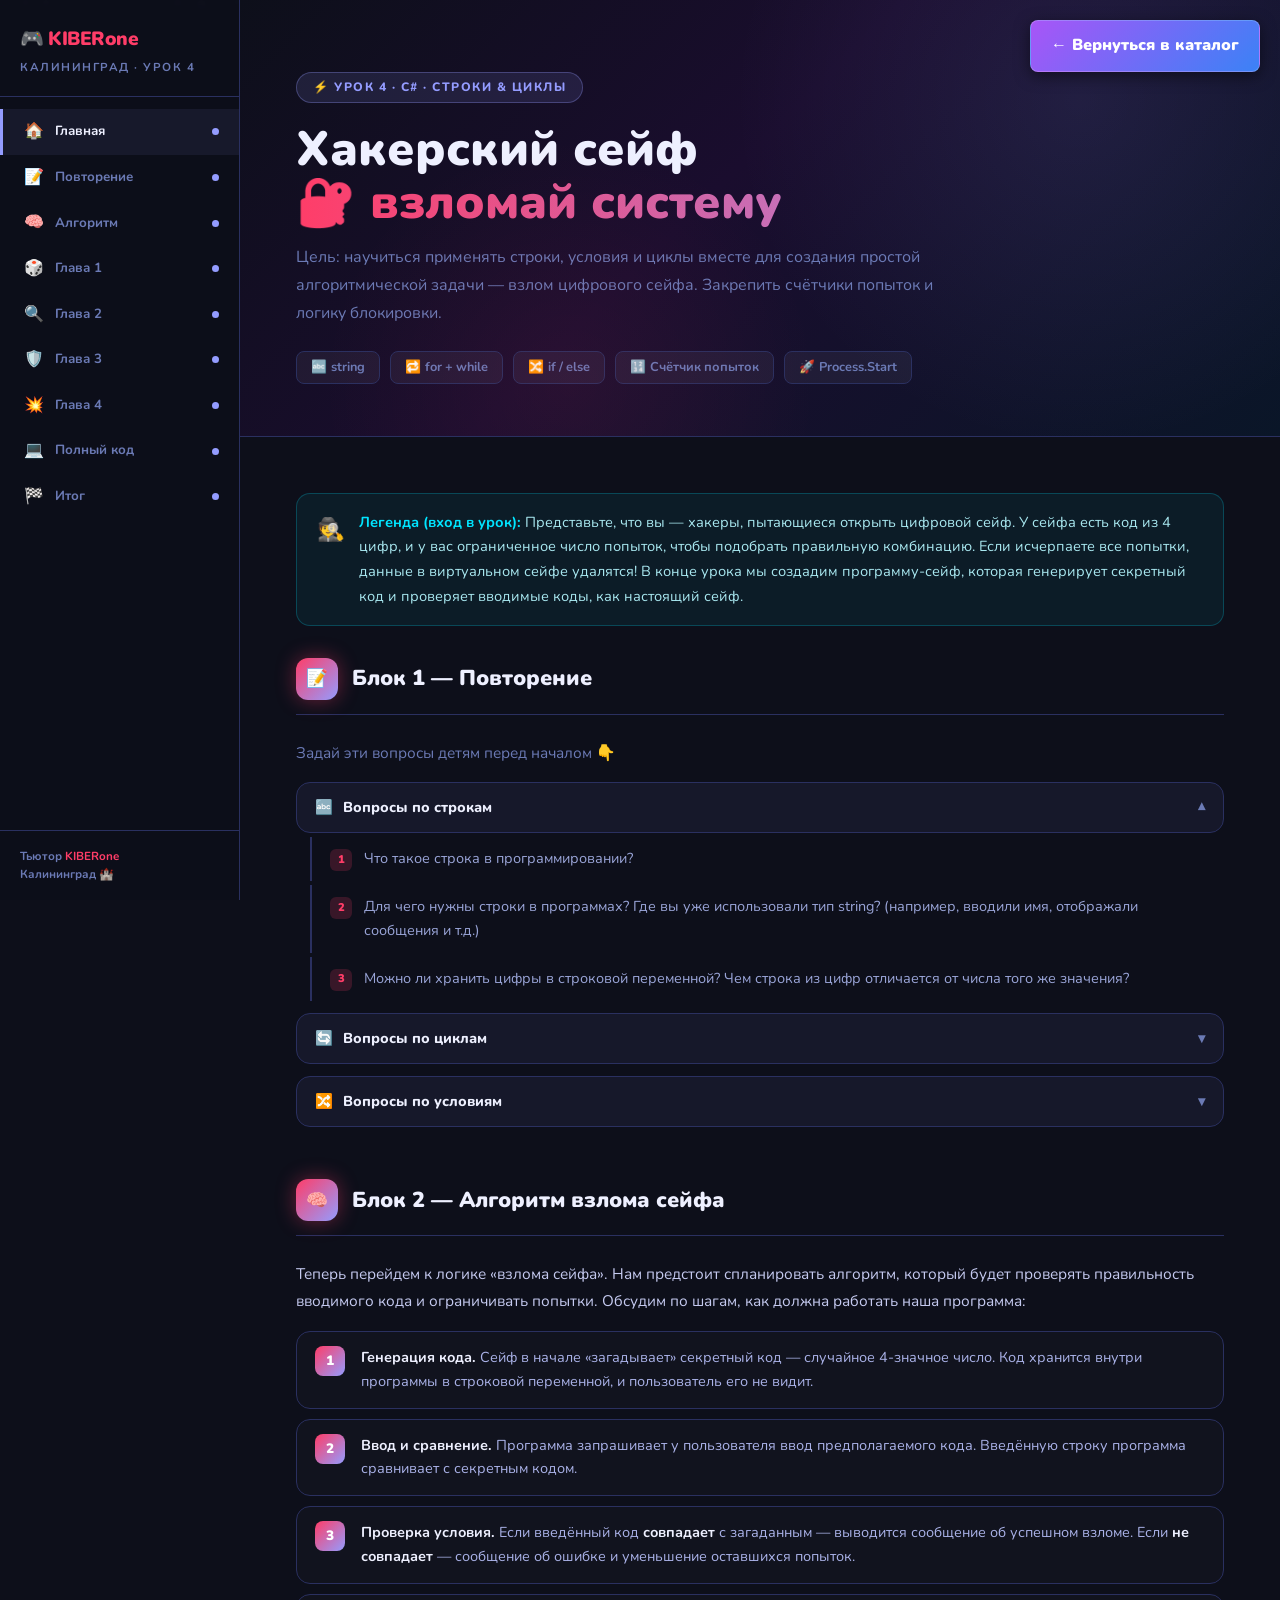
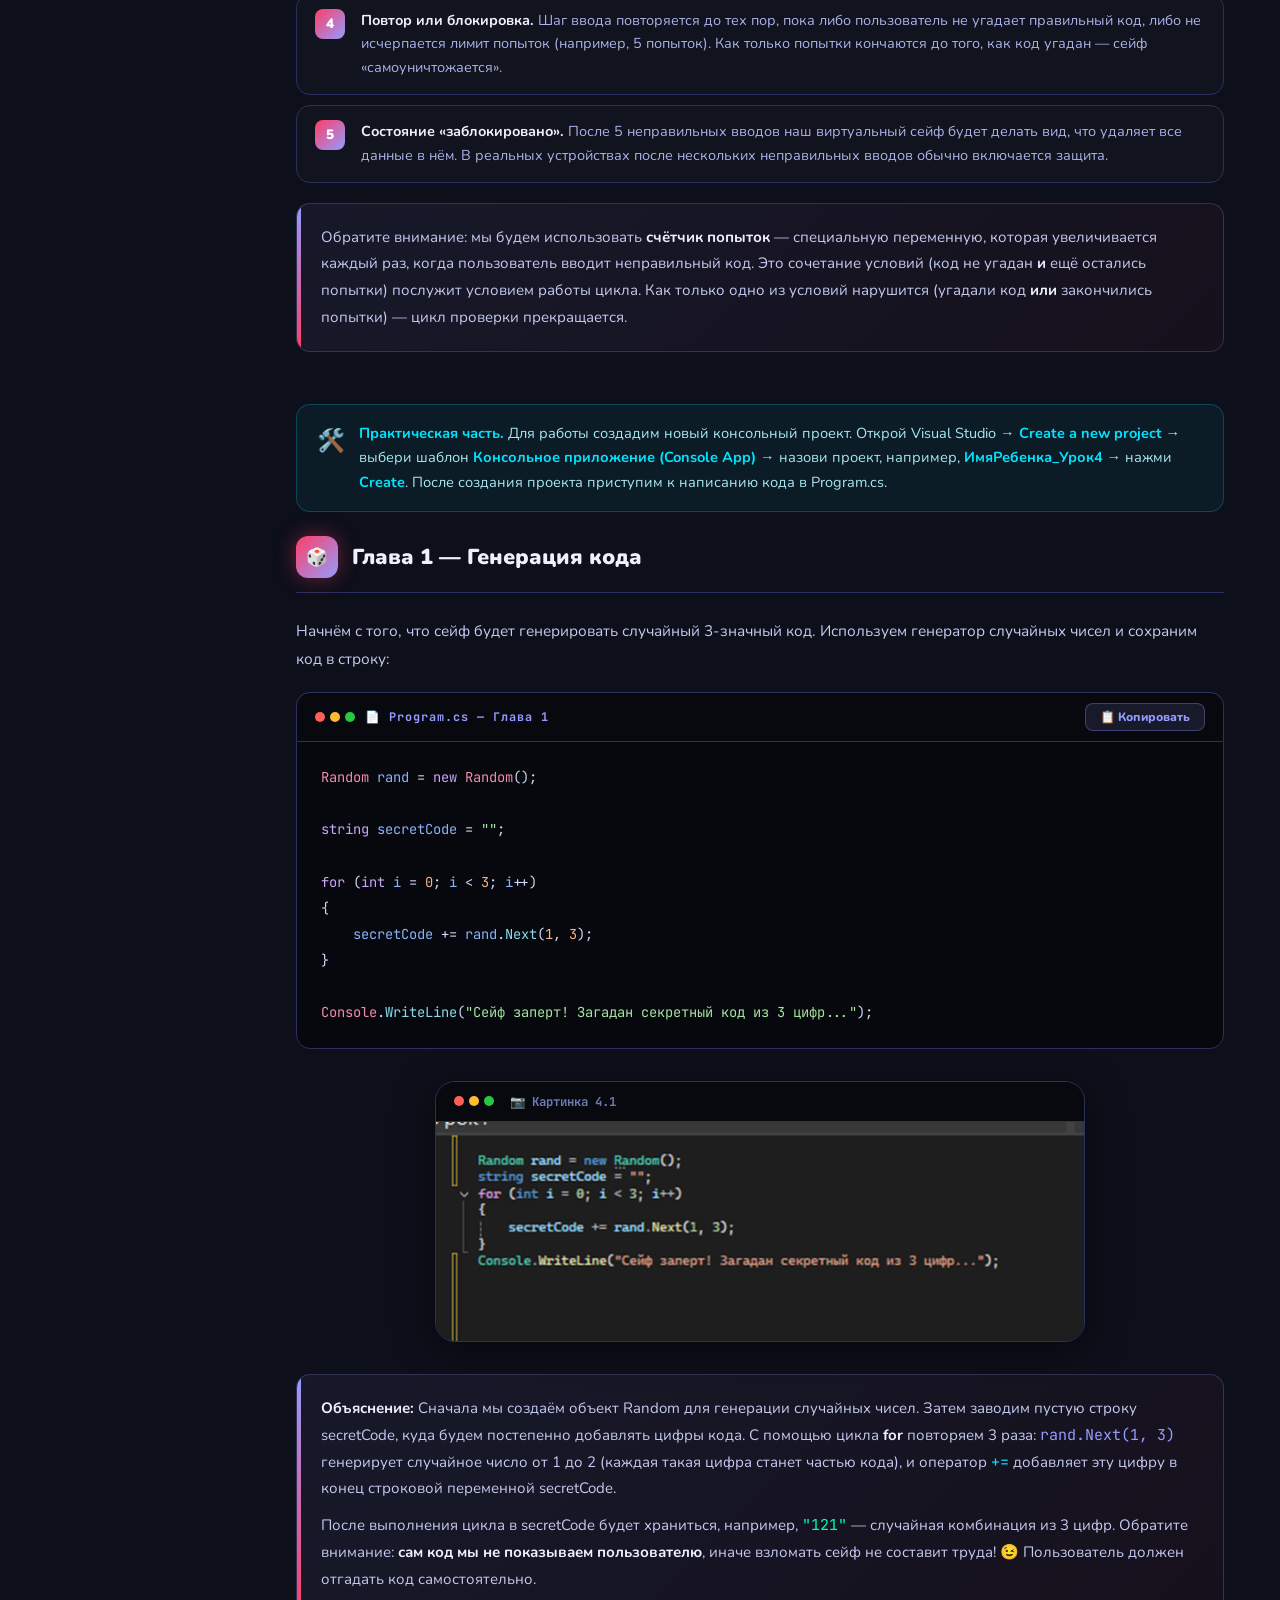
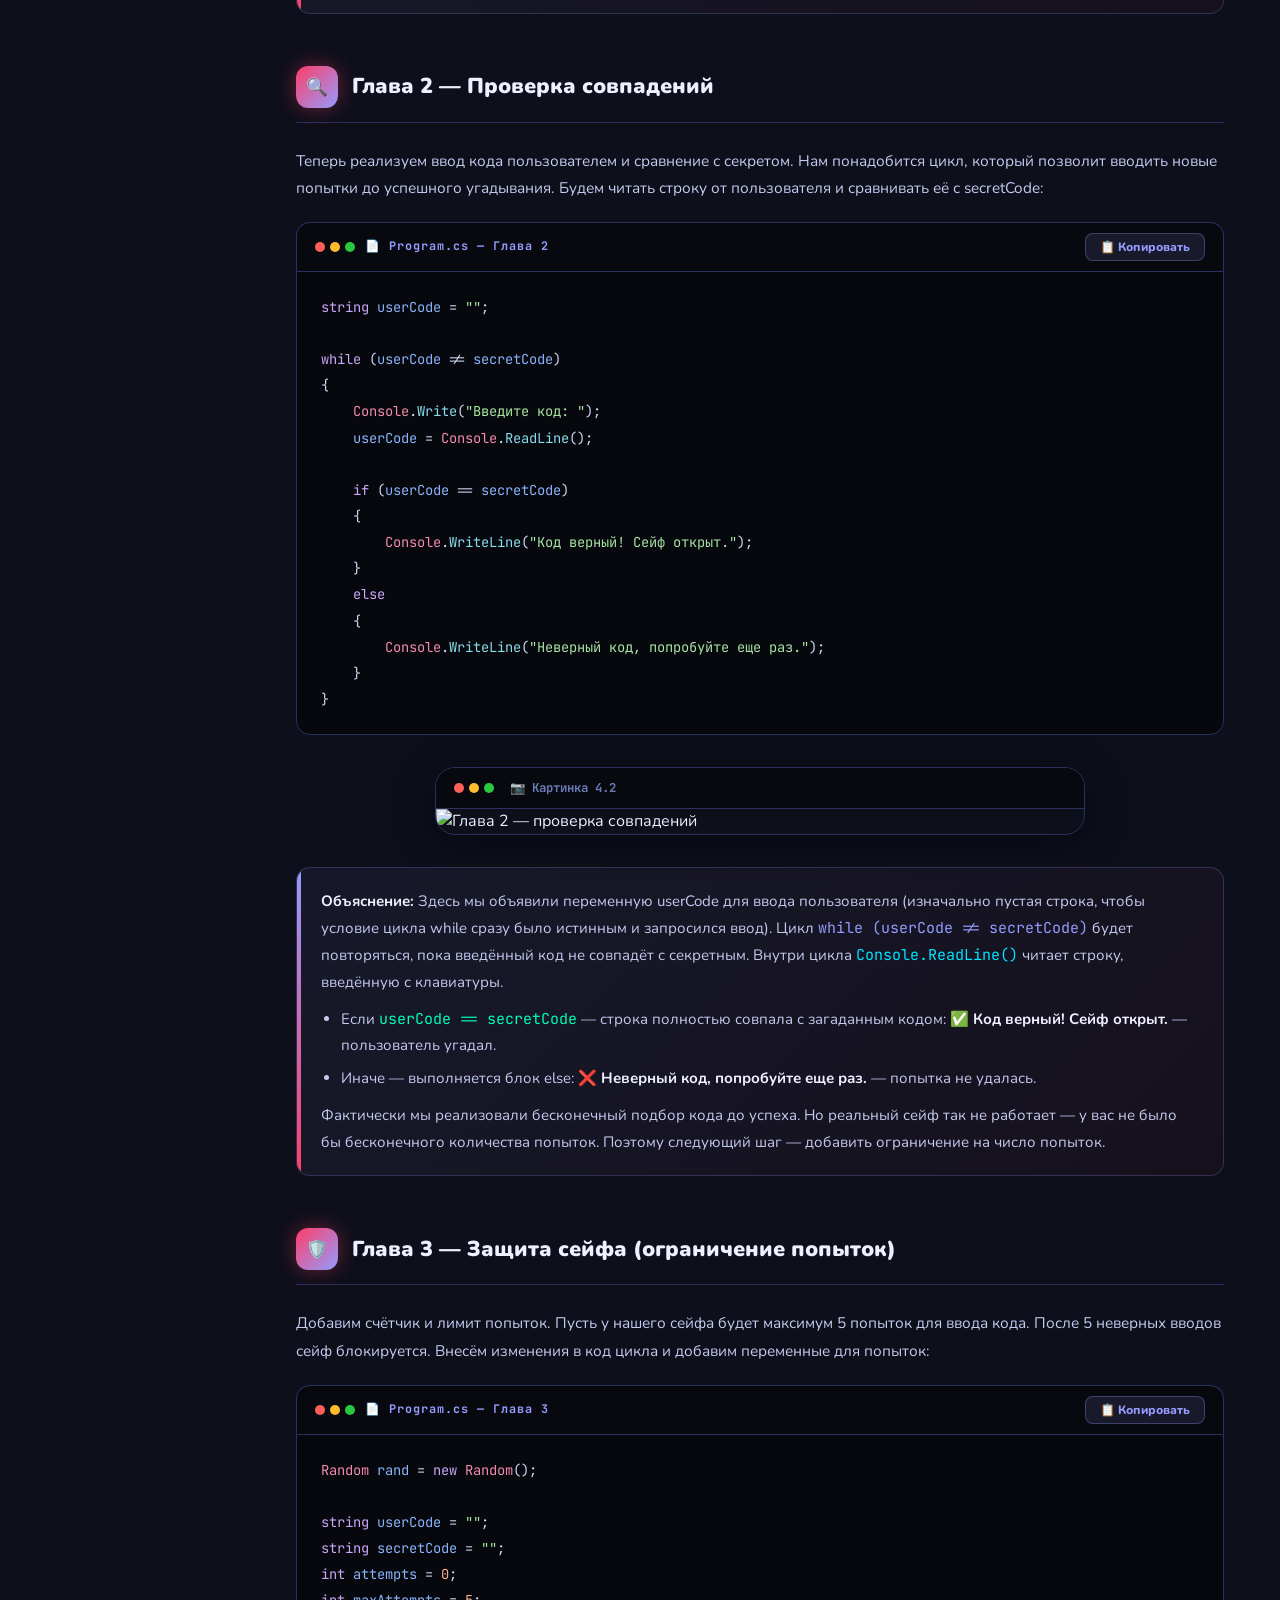
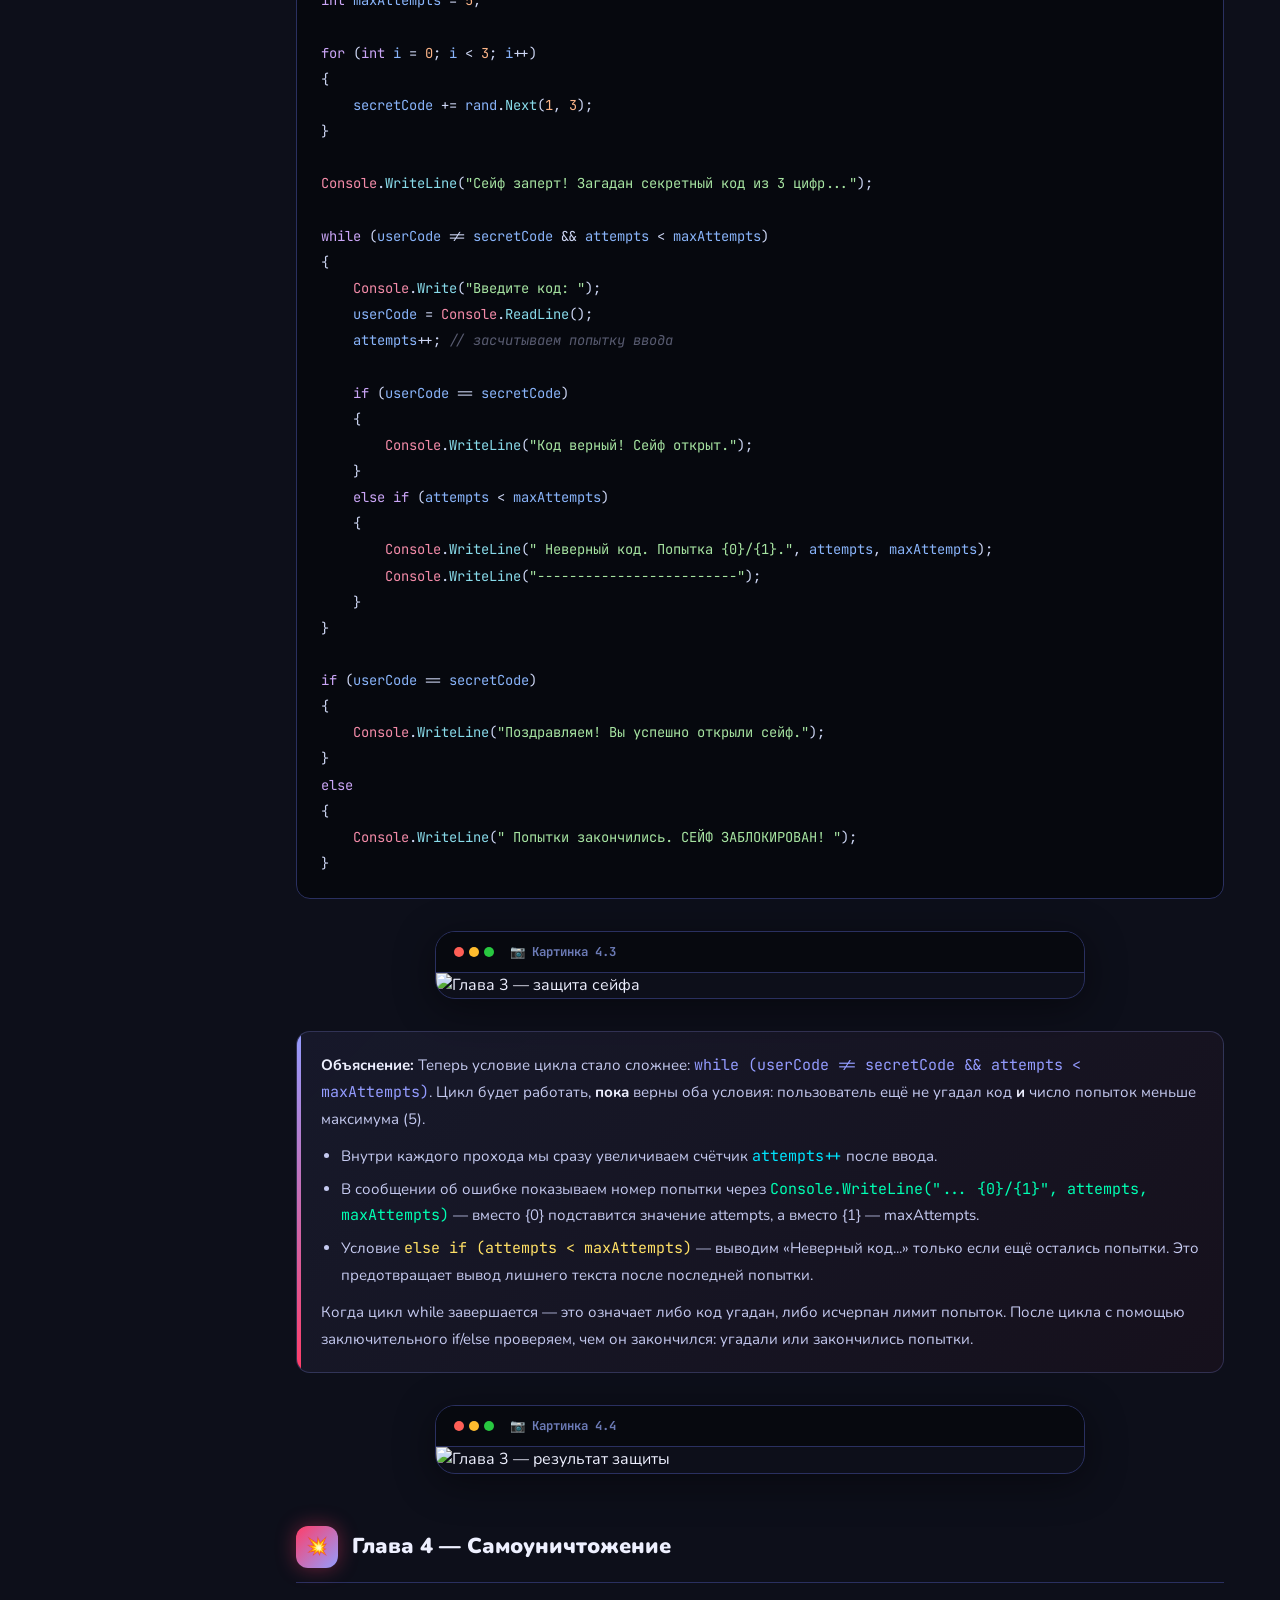
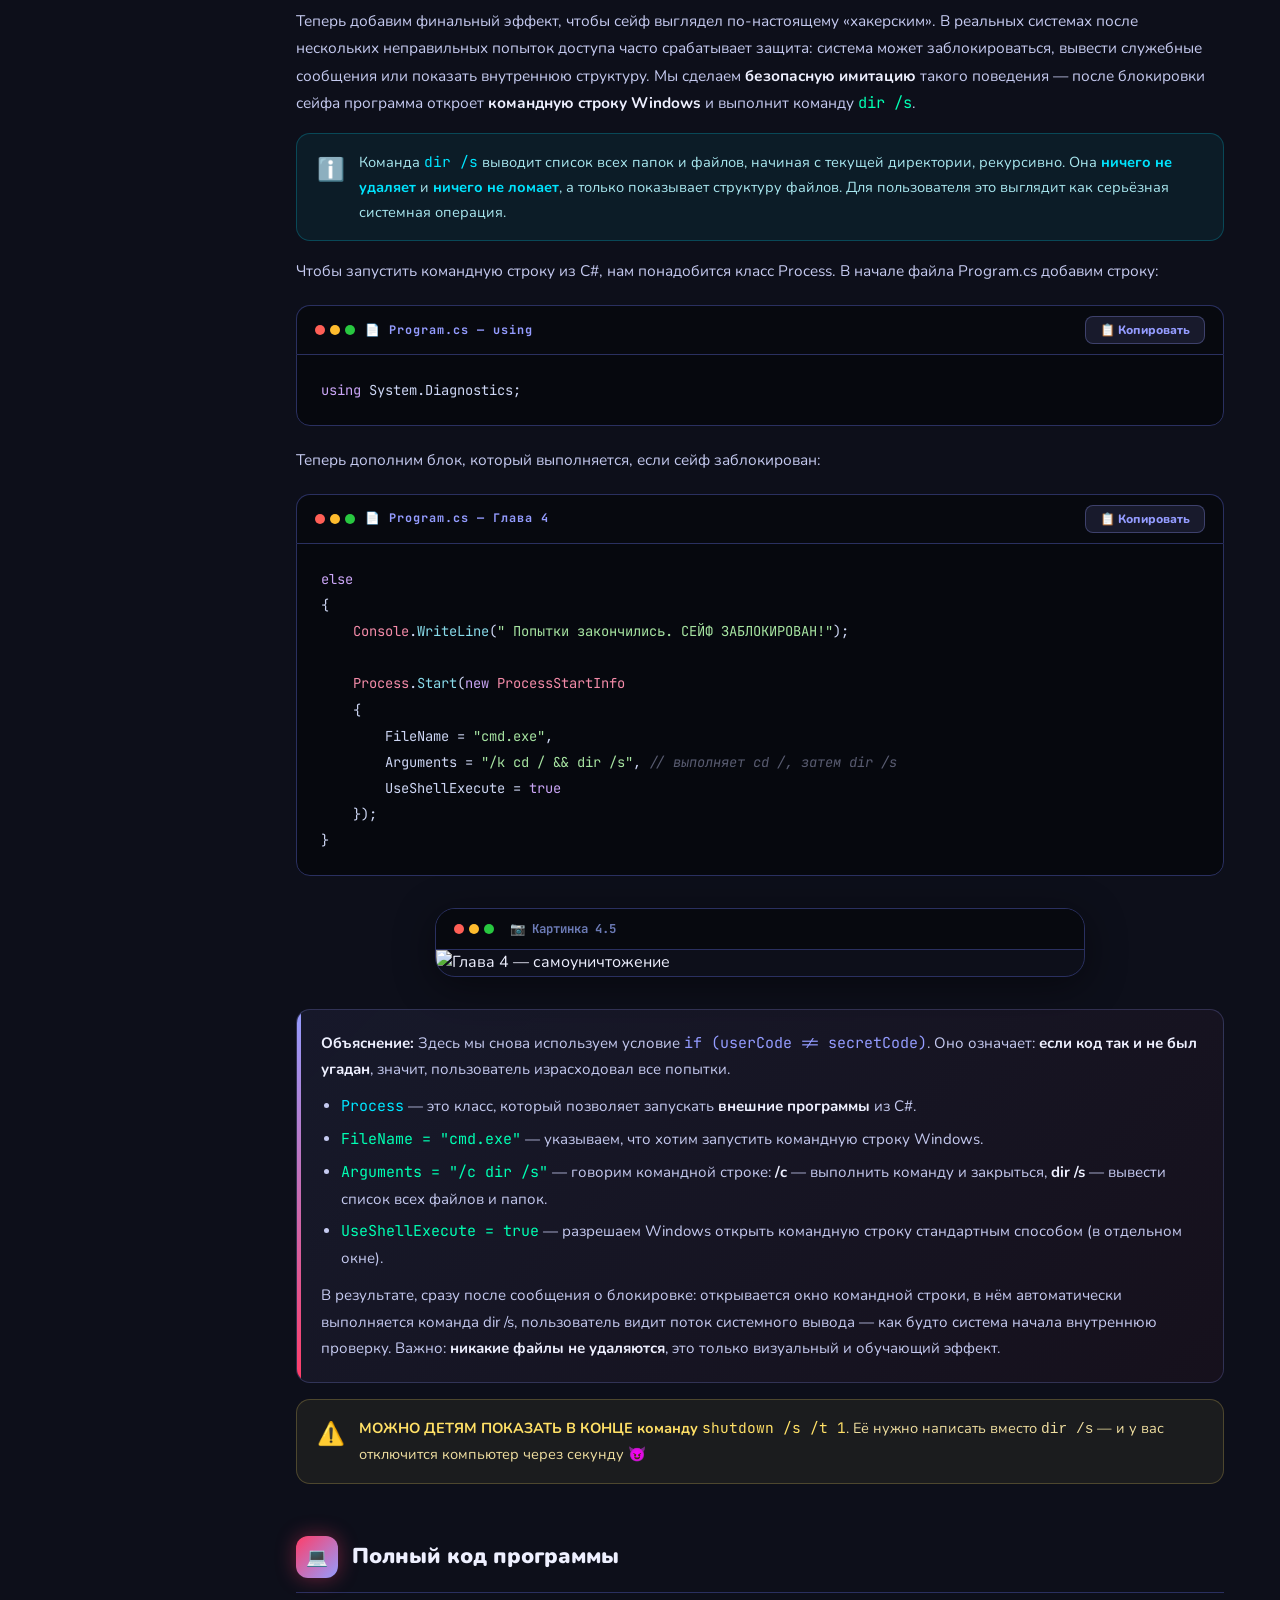
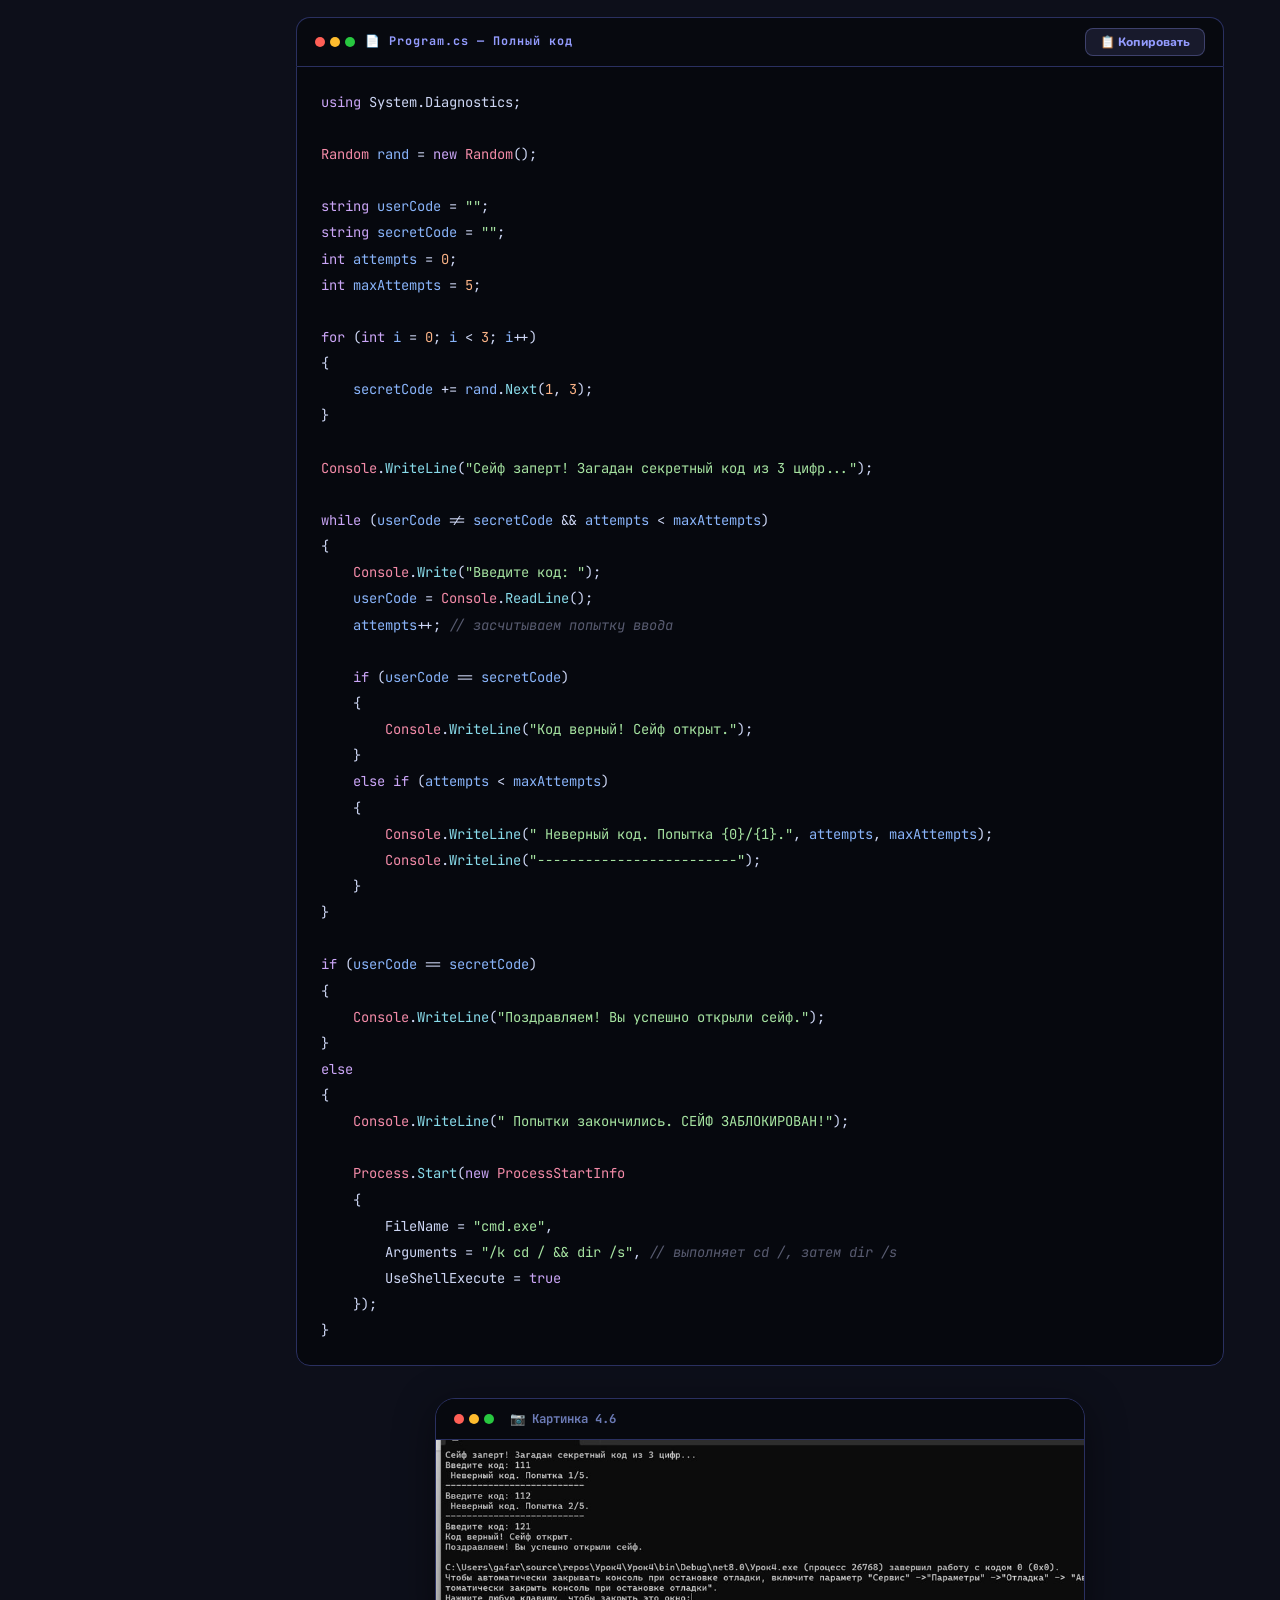
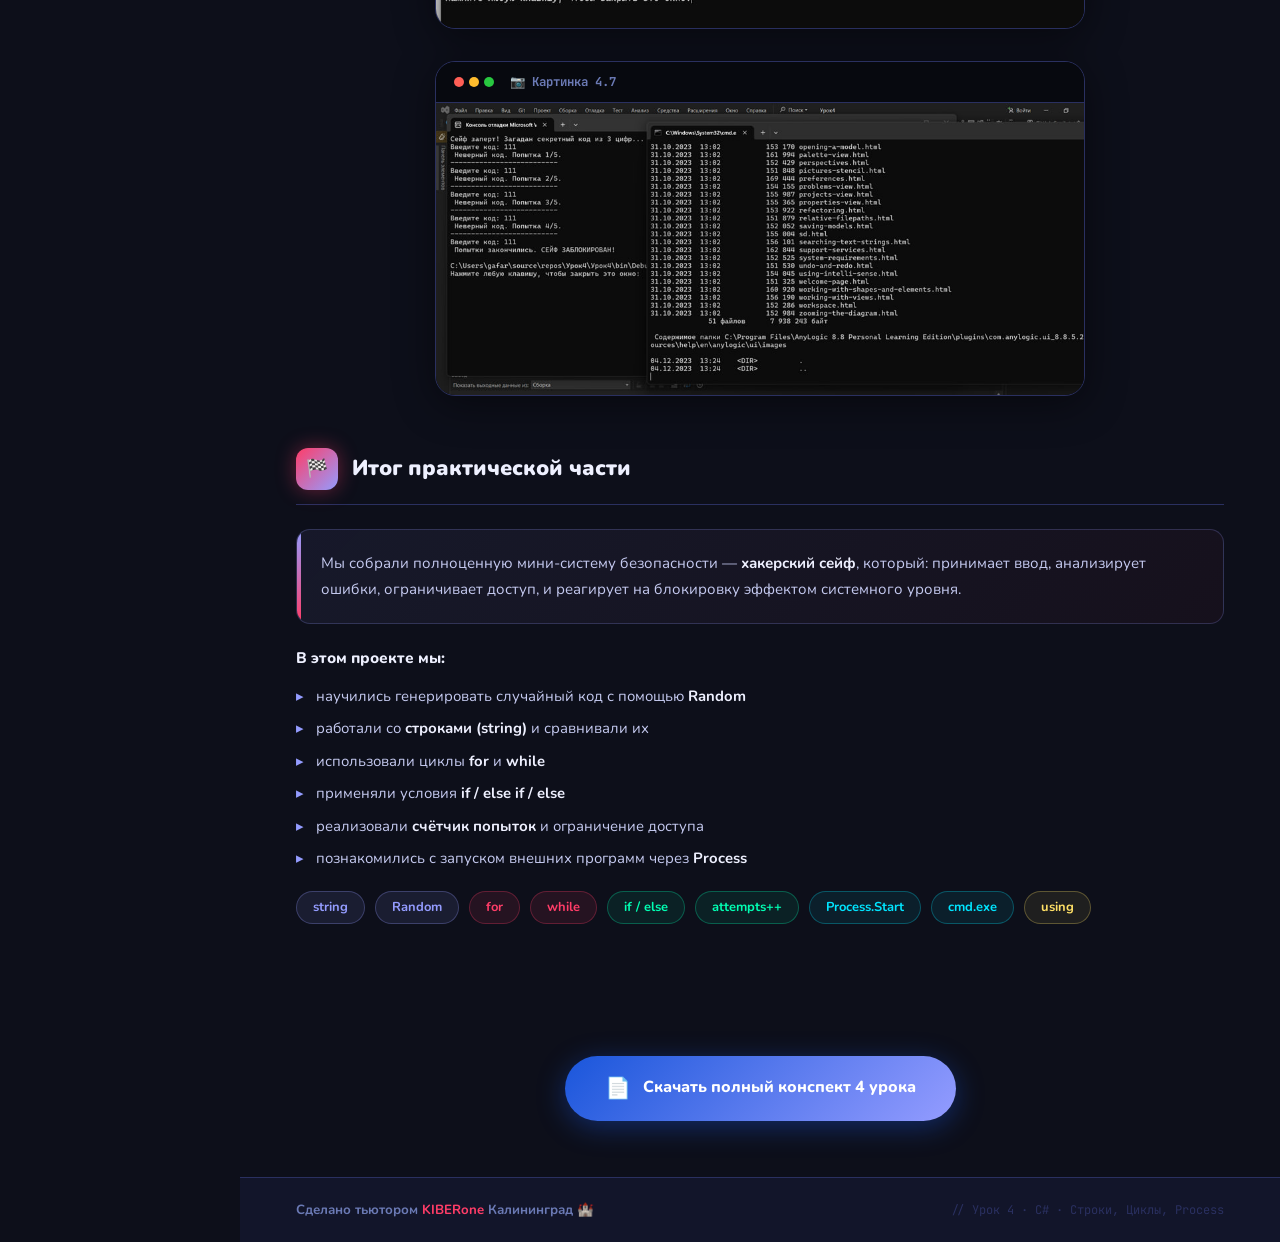
==== commit 0a53207b: "Add files via upload" ====
--- a/урок 4/Урок4.html
+++ b/урок 4/Урок4.html
@@ -8,17 +8,35 @@
     <link rel="stylesheet" href="../style.css">
 </head>
 
-<body>
-
-<!-- Кнопка Назад в Каталог -->
-<a href="../index.html" class="back-to-index" style="position: fixed; top: 20px; right: 20px; padding: 12px 20px; background: linear-gradient(135deg, #a855f7, #3b82f6); color: white; text-decoration: none; border-radius: 8px; font-family: 'Nunito', sans-serif; font-weight: 900; font-size: 16px; box-shadow: 0 4px 15px rgba(0,0,0,0.5); z-index: 99999; display: flex; align-items: center; gap: 8px; transition: 0.3s; border: 1px solid rgba(255,255,255,0.2);">
-  &#8592; Вернуться в каталог
-</a>
-<style>
-    .back-to-index:hover { transform: translateY(-3px); box-shadow: 0 6px 20px rgba(59, 130, 246, 0.8); border-color: white; }
-    .back-to-index:active { transform: scale(0.95); }
-    @media (max-width: 768px) { .back-to-index { font-size: 12px !important; padding: 7px 10px !important; top: 8px !important; right: 8px !important; border-radius: 6px !important; gap: 4px !important; } }
-</style>
+<body>
+
+    <!-- Кнопка Назад в Каталог -->
+    <a href="../index.html" class="back-to-index"
+        style="position: fixed; top: 20px; right: 20px; padding: 12px 20px; background: linear-gradient(135deg, #a855f7, #3b82f6); color: white; text-decoration: none; border-radius: 8px; font-family: 'Nunito', sans-serif; font-weight: 900; font-size: 16px; box-shadow: 0 4px 15px rgba(0,0,0,0.5); z-index: 99999; display: flex; align-items: center; gap: 8px; transition: 0.3s; border: 1px solid rgba(255,255,255,0.2);">
+        &#8592; Вернуться в каталог
+    </a>
+    <style>
+        .back-to-index:hover {
+            transform: translateY(-3px);
+            box-shadow: 0 6px 20px rgba(59, 130, 246, 0.8);
+            border-color: white;
+        }
+
+        .back-to-index:active {
+            transform: scale(0.95);
+        }
+
+        @media (max-width: 768px) {
+            .back-to-index {
+                font-size: 12px !important;
+                padding: 7px 10px !important;
+                top: 8px !important;
+                right: 8px !important;
+                border-radius: 6px !important;
+                gap: 4px !important;
+            }
+        }
+    </style>
 
 
     <div id="progress-bar"></div>
@@ -254,7 +272,7 @@
                         </div>
                         <span class="shot-label">📷 Картинка 4.1</span>
                     </div>
-                    <img src="картинки/4.1.jpg" alt="Глава 1 — генерация кода">
+                    <img src="Картинки/4.1.jpg" alt="Глава 1 — генерация кода">
                 </div>
 
                 <div class="theory-box">
@@ -728,7 +746,7 @@
                         </div>
                         <span class="shot-label">📷 Картинка 4.6</span>
                     </div>
-                    <img src="картинки/4.6.jpg" alt="Полный код">
+                    <img src="Картинки/4.6.jpg" alt="Полный код">
                 </div>
 
                 <div class="shot-wrap" onclick="openLightbox(this)">
@@ -737,7 +755,7 @@
                         </div>
                         <span class="shot-label">📷 Картинка 4.7</span>
                     </div>
-                    <img src="картинки/4.7.jpg" alt="Результат программы">
+                    <img src="Картинки/4.7.jpg" alt="Результат программы">
                 </div>
             </section>
 
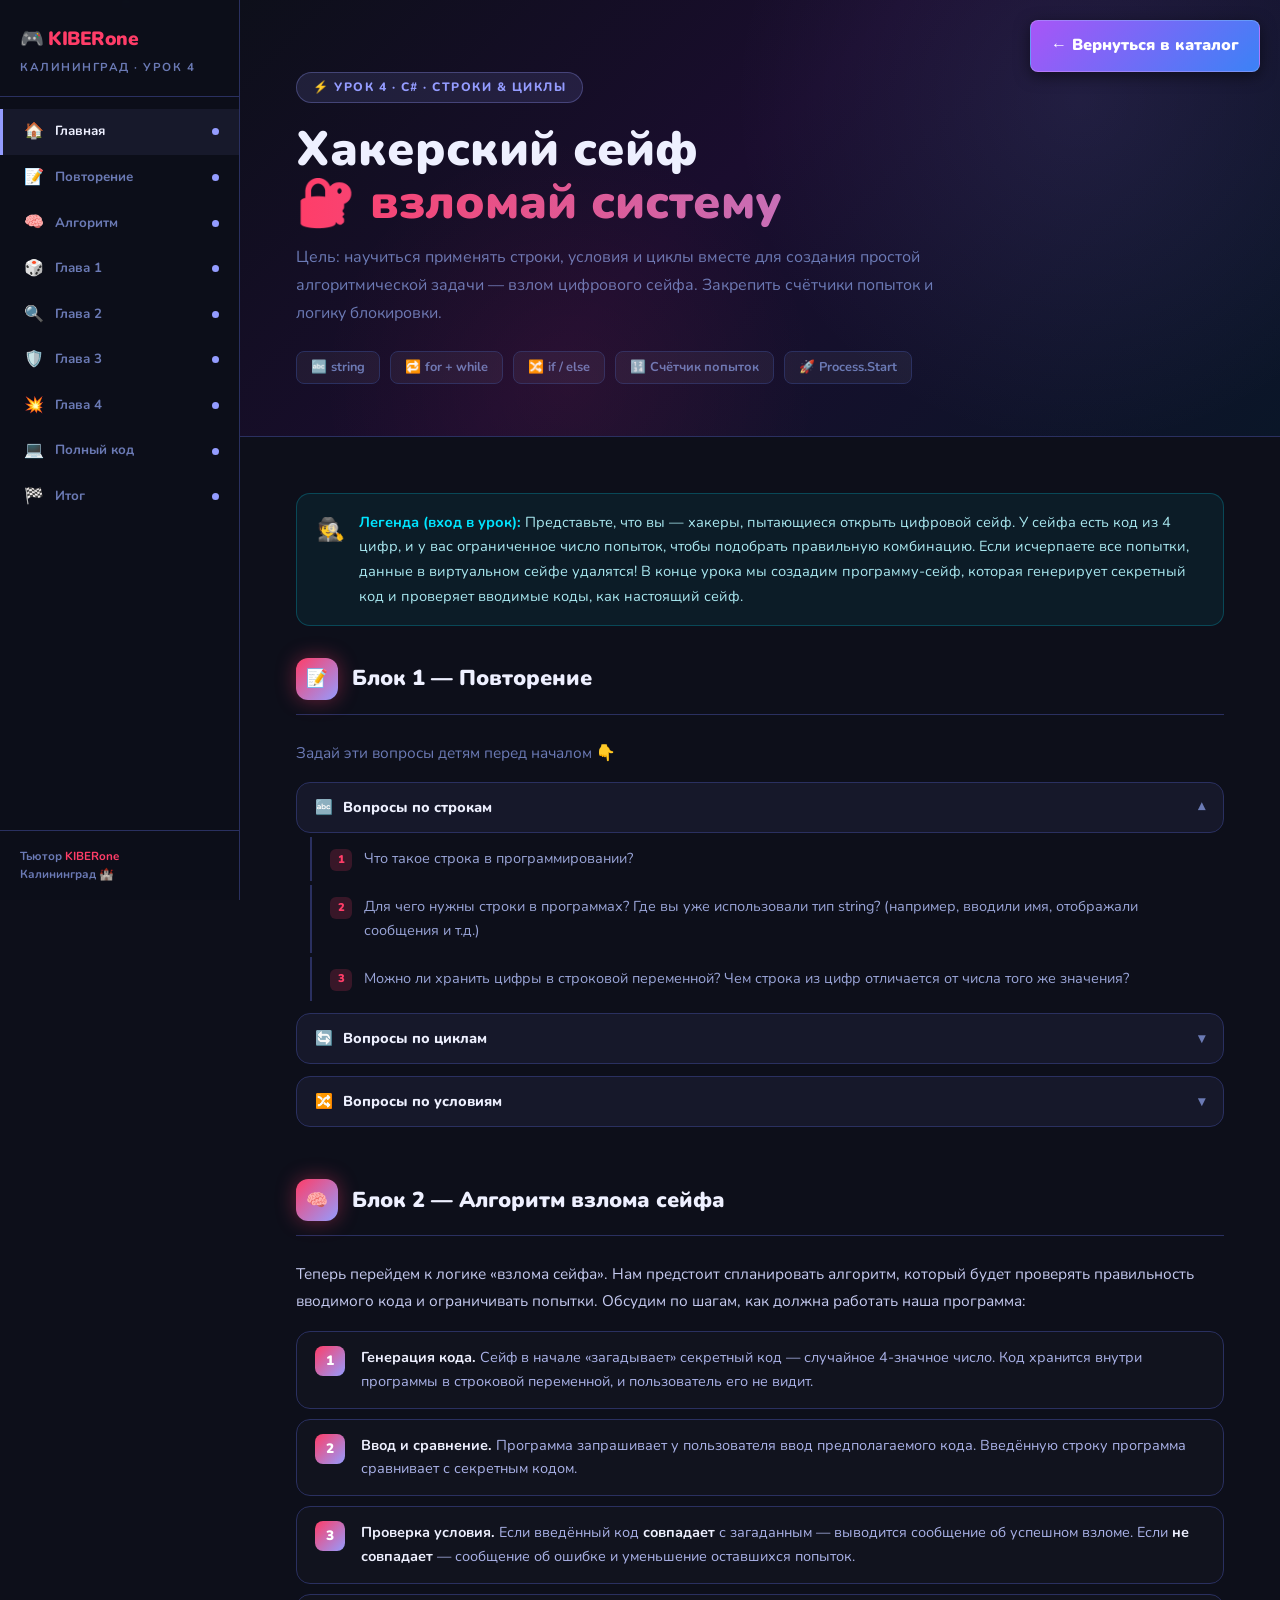
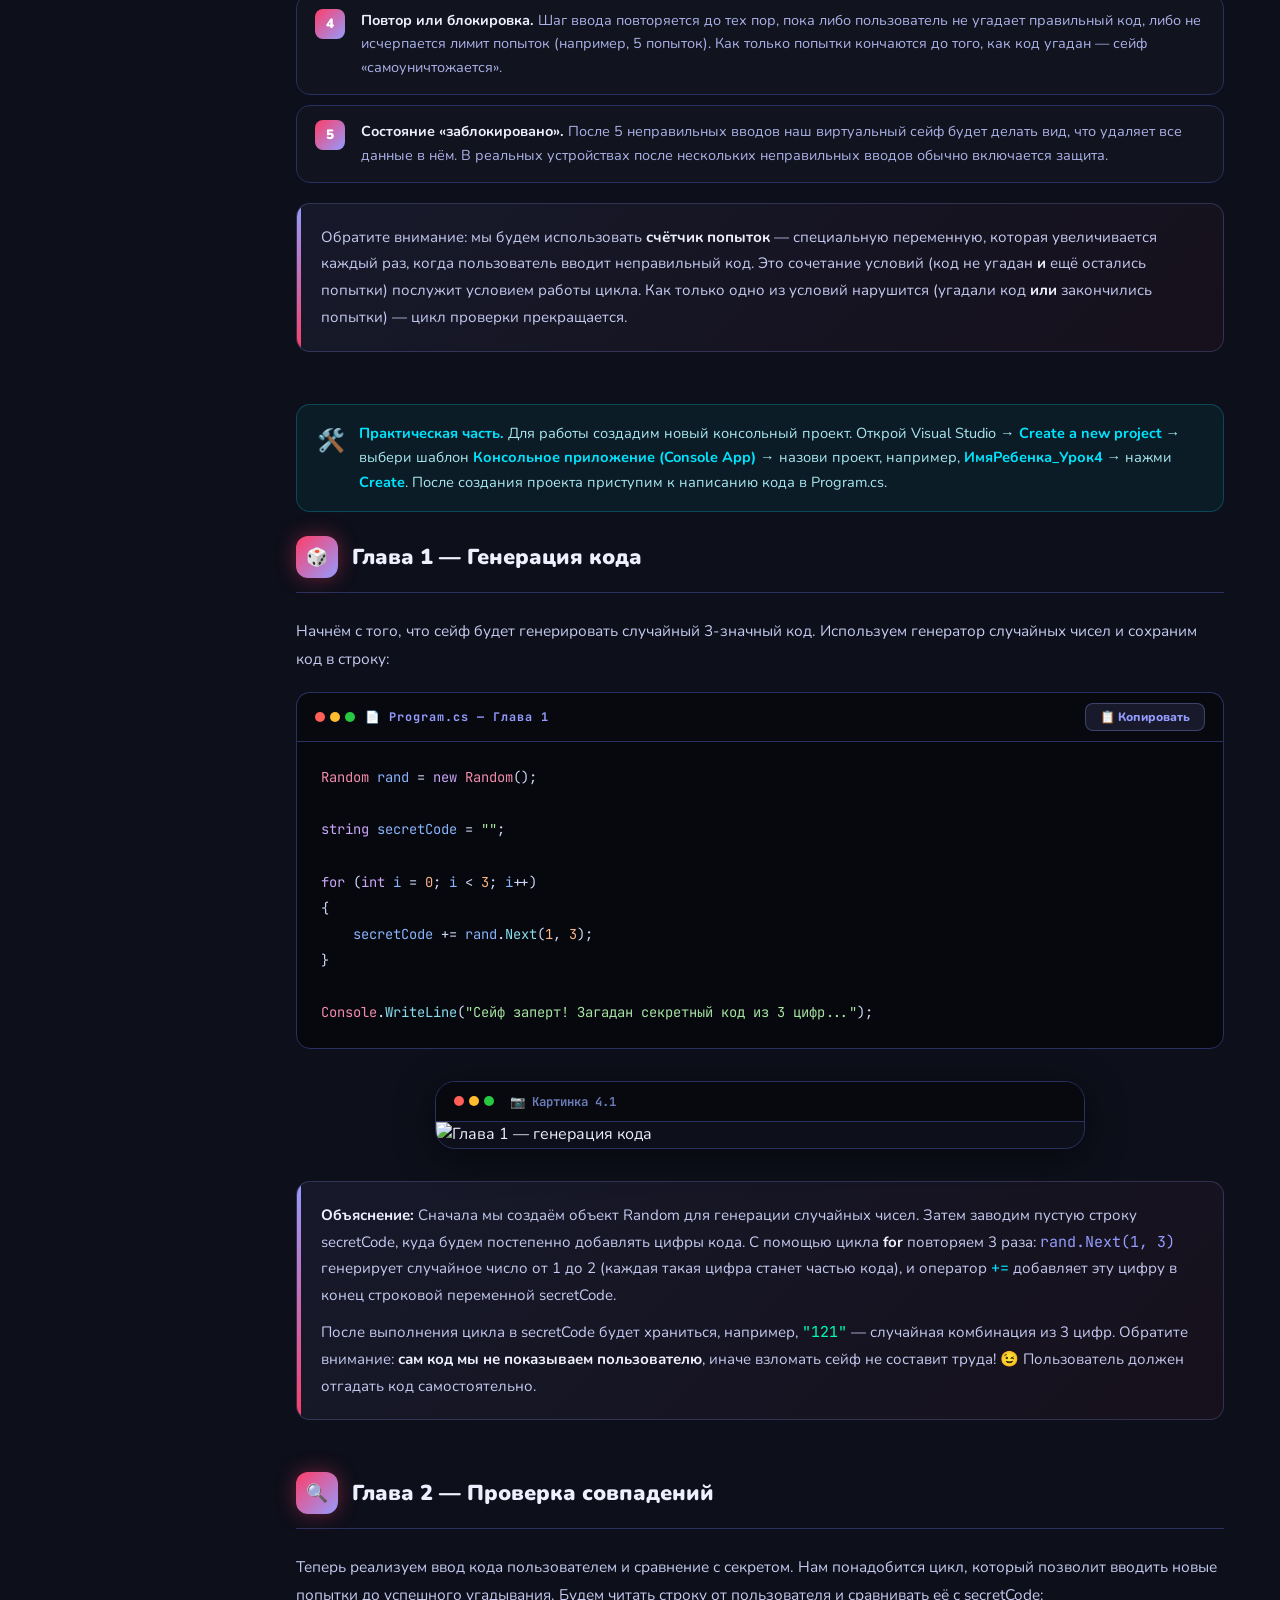
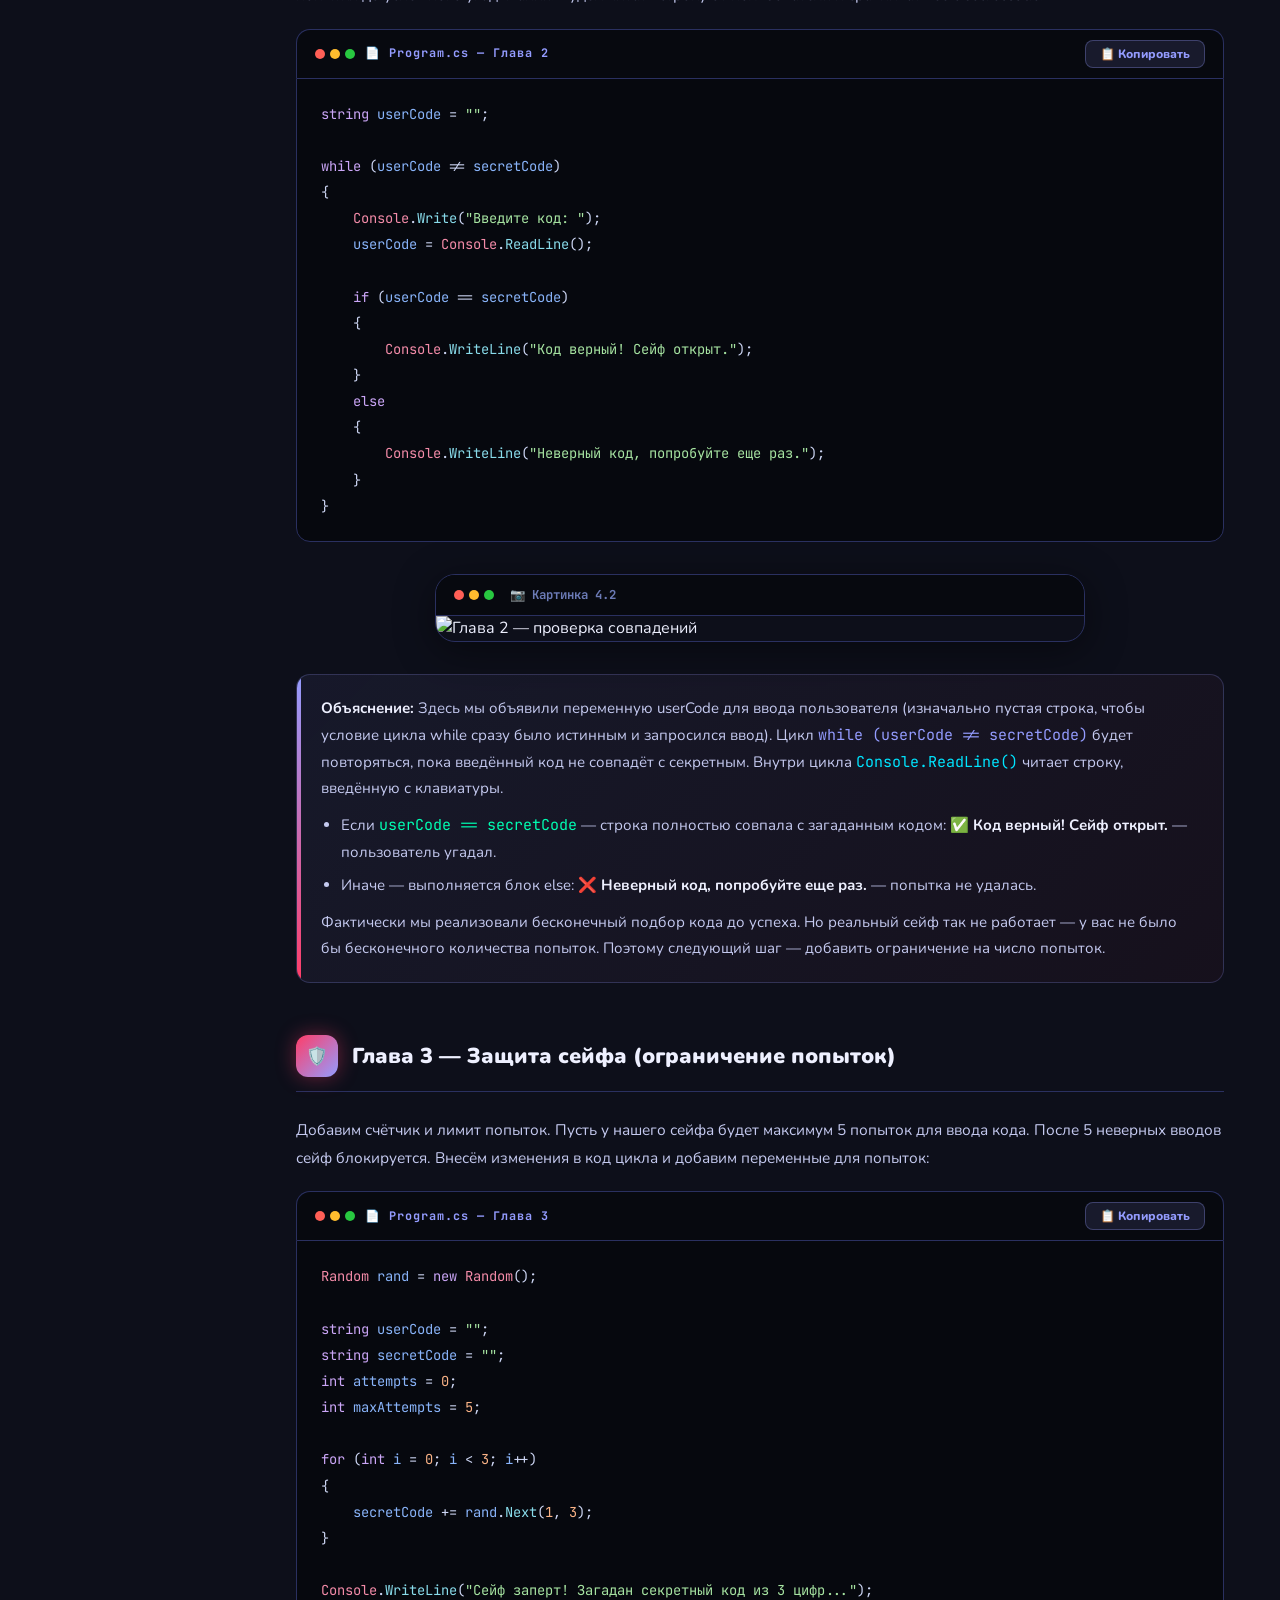
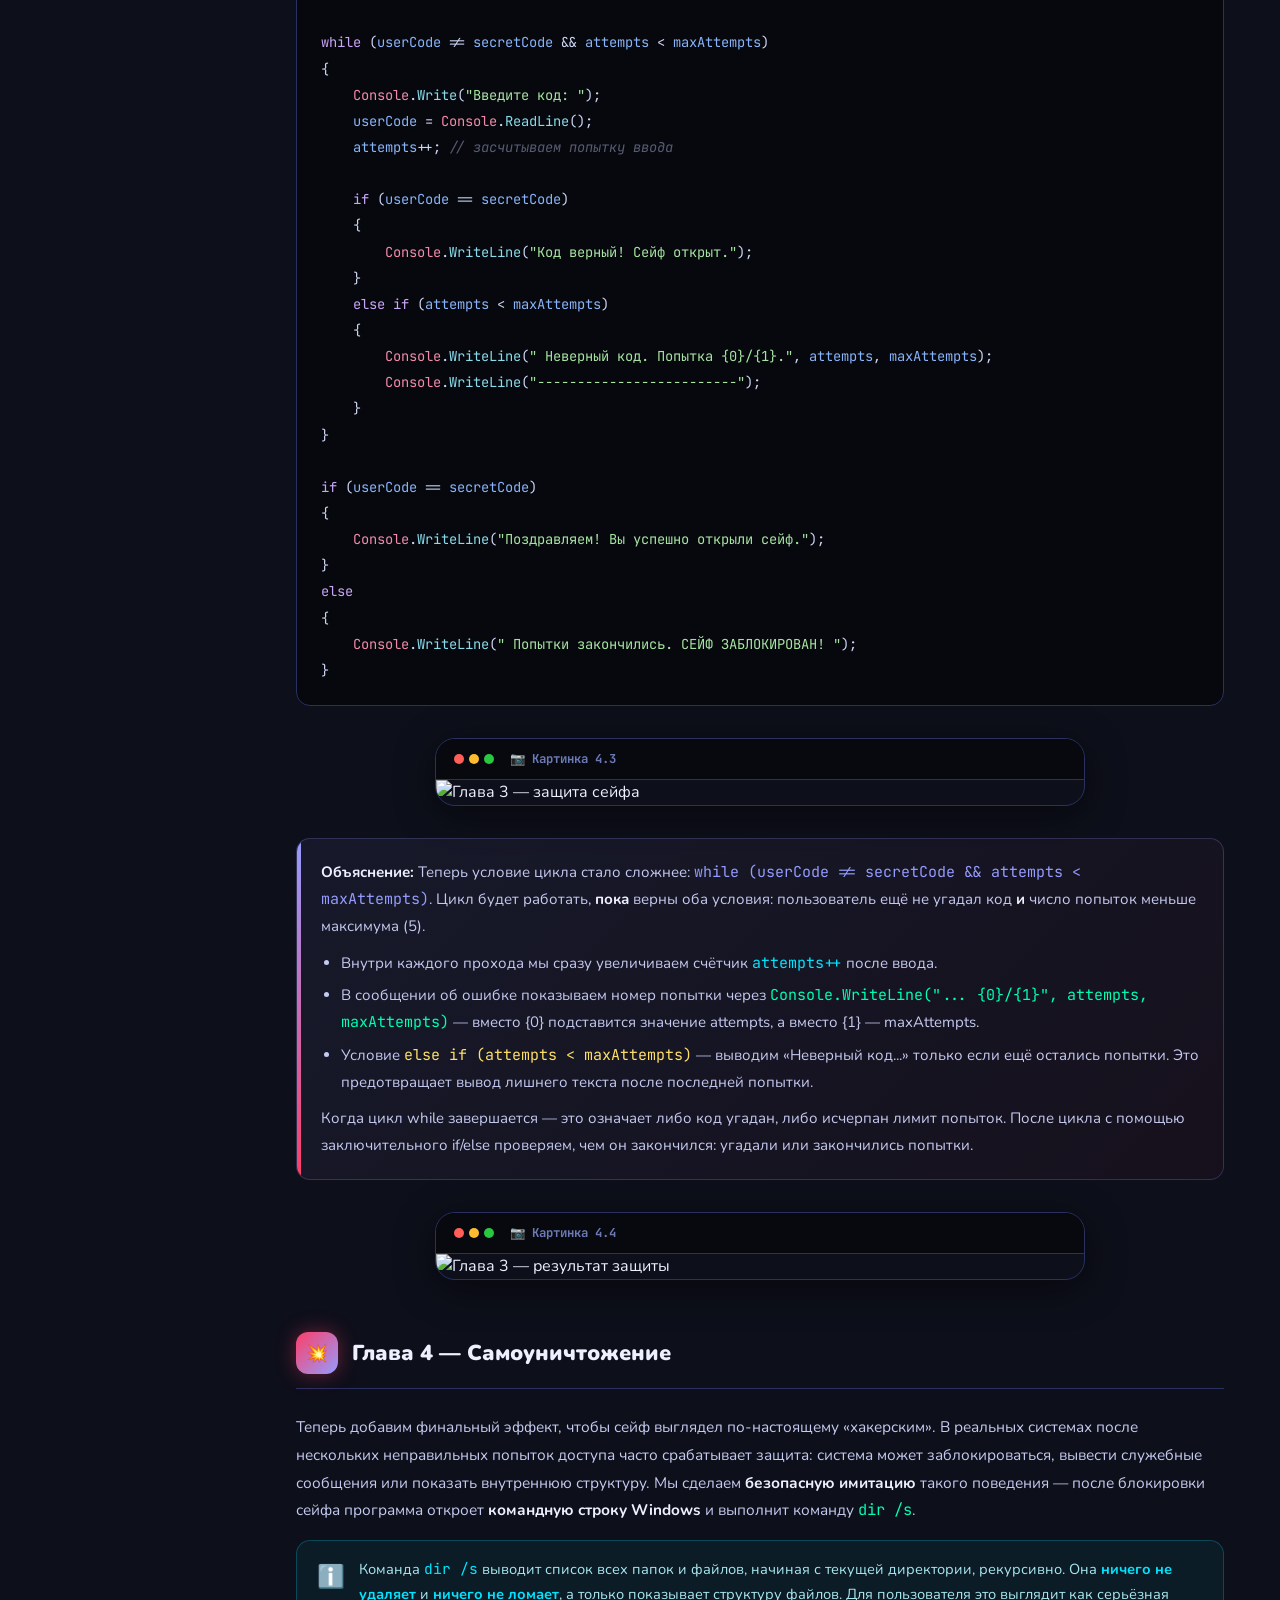
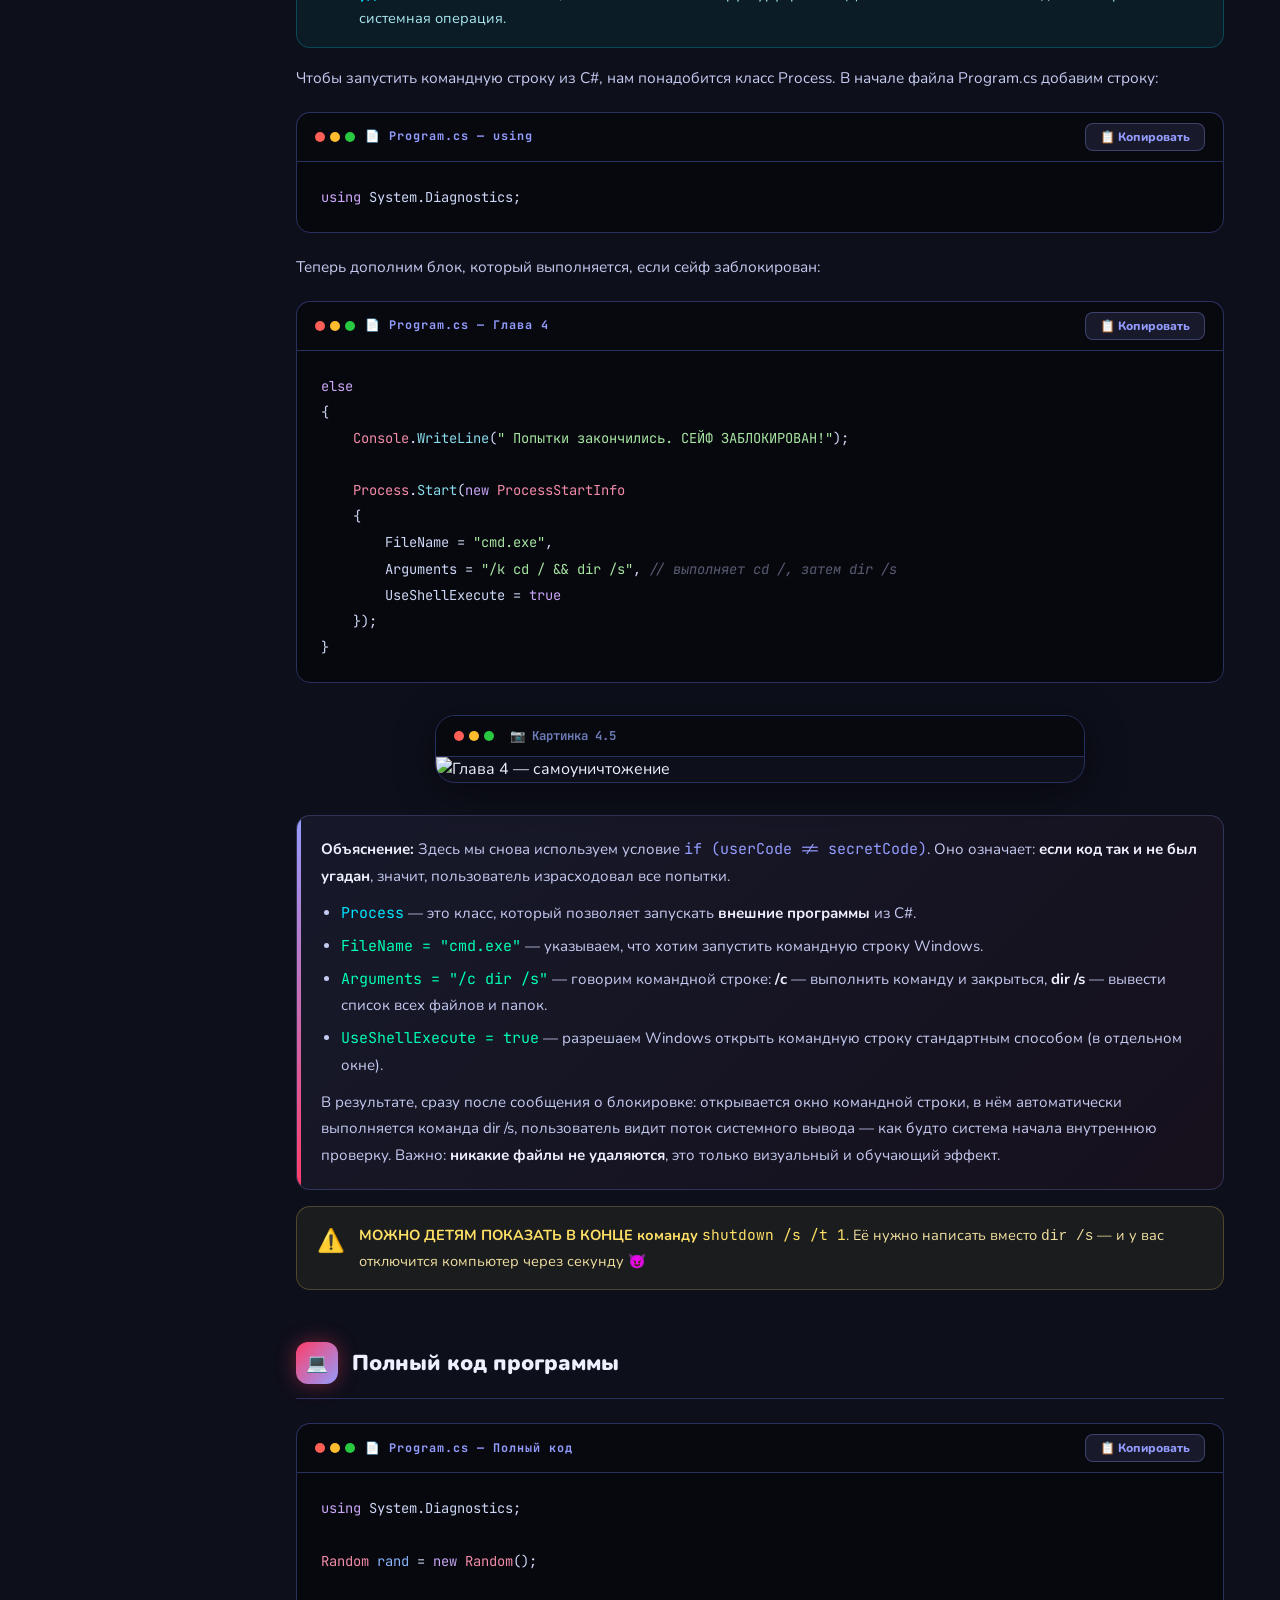
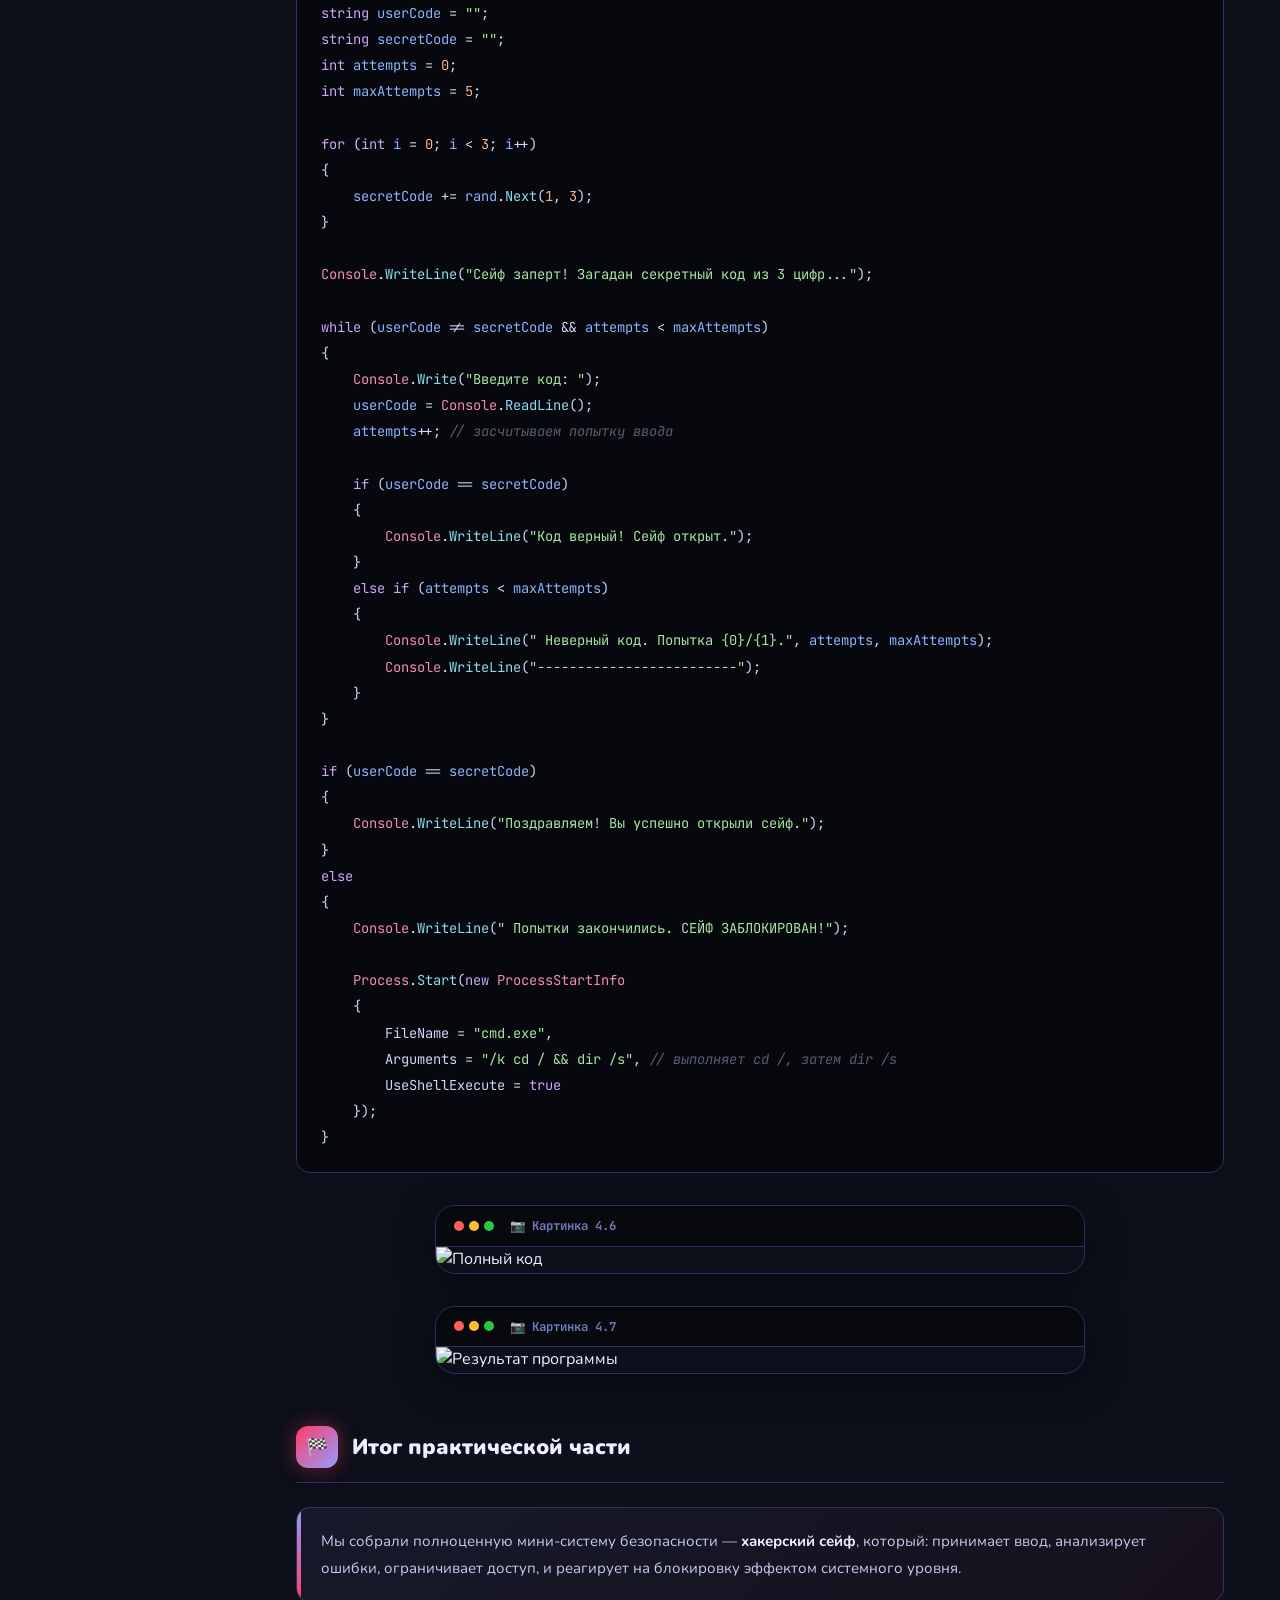
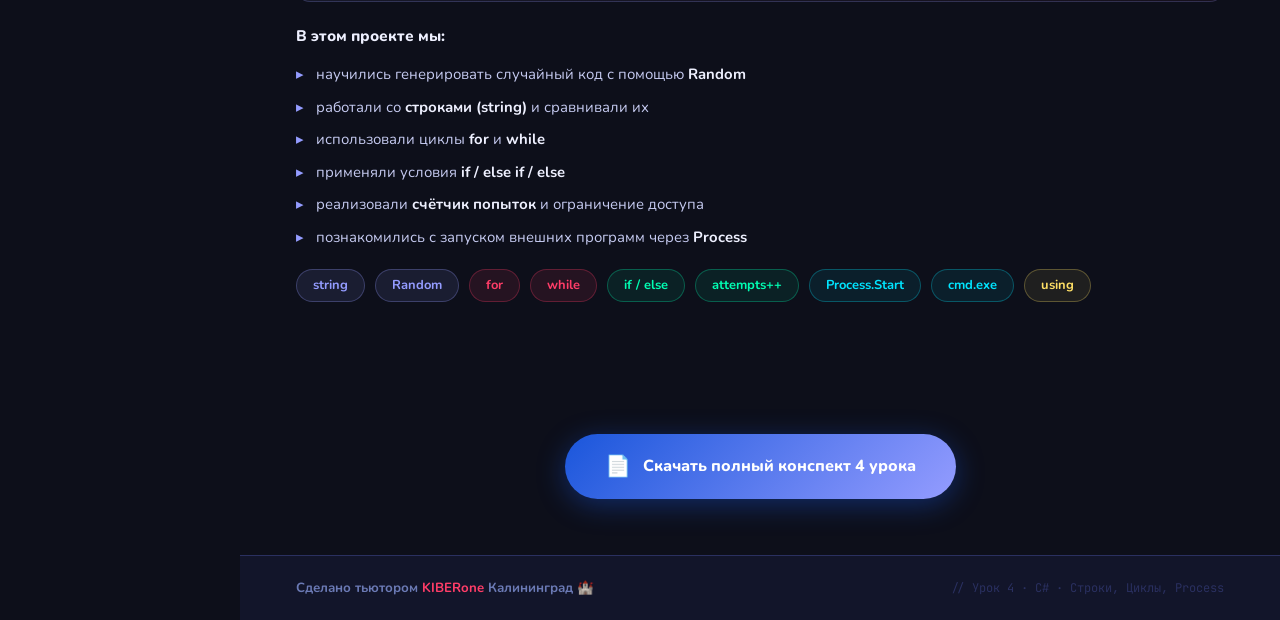
==== commit 9822daec: "Add files via upload" ====
--- a/урок 4/Урок4.html
+++ b/урок 4/Урок4.html
@@ -272,7 +272,7 @@
                         </div>
                         <span class="shot-label">📷 Картинка 4.1</span>
                     </div>
-                    <img src="Картинки/4.1.jpg" alt="Глава 1 — генерация кода">
+                    <img src="картинки/4.1.jpg" alt="Глава 1 — генерация кода">
                 </div>
 
                 <div class="theory-box">
@@ -746,7 +746,7 @@
                         </div>
                         <span class="shot-label">📷 Картинка 4.6</span>
                     </div>
-                    <img src="Картинки/4.6.jpg" alt="Полный код">
+                    <img src="картинки/4.6.jpg" alt="Полный код">
                 </div>
 
                 <div class="shot-wrap" onclick="openLightbox(this)">
@@ -755,7 +755,7 @@
                         </div>
                         <span class="shot-label">📷 Картинка 4.7</span>
                     </div>
-                    <img src="Картинки/4.7.jpg" alt="Результат программы">
+                    <img src="картинки/4.7.jpg" alt="Результат программы">
                 </div>
             </section>
 
